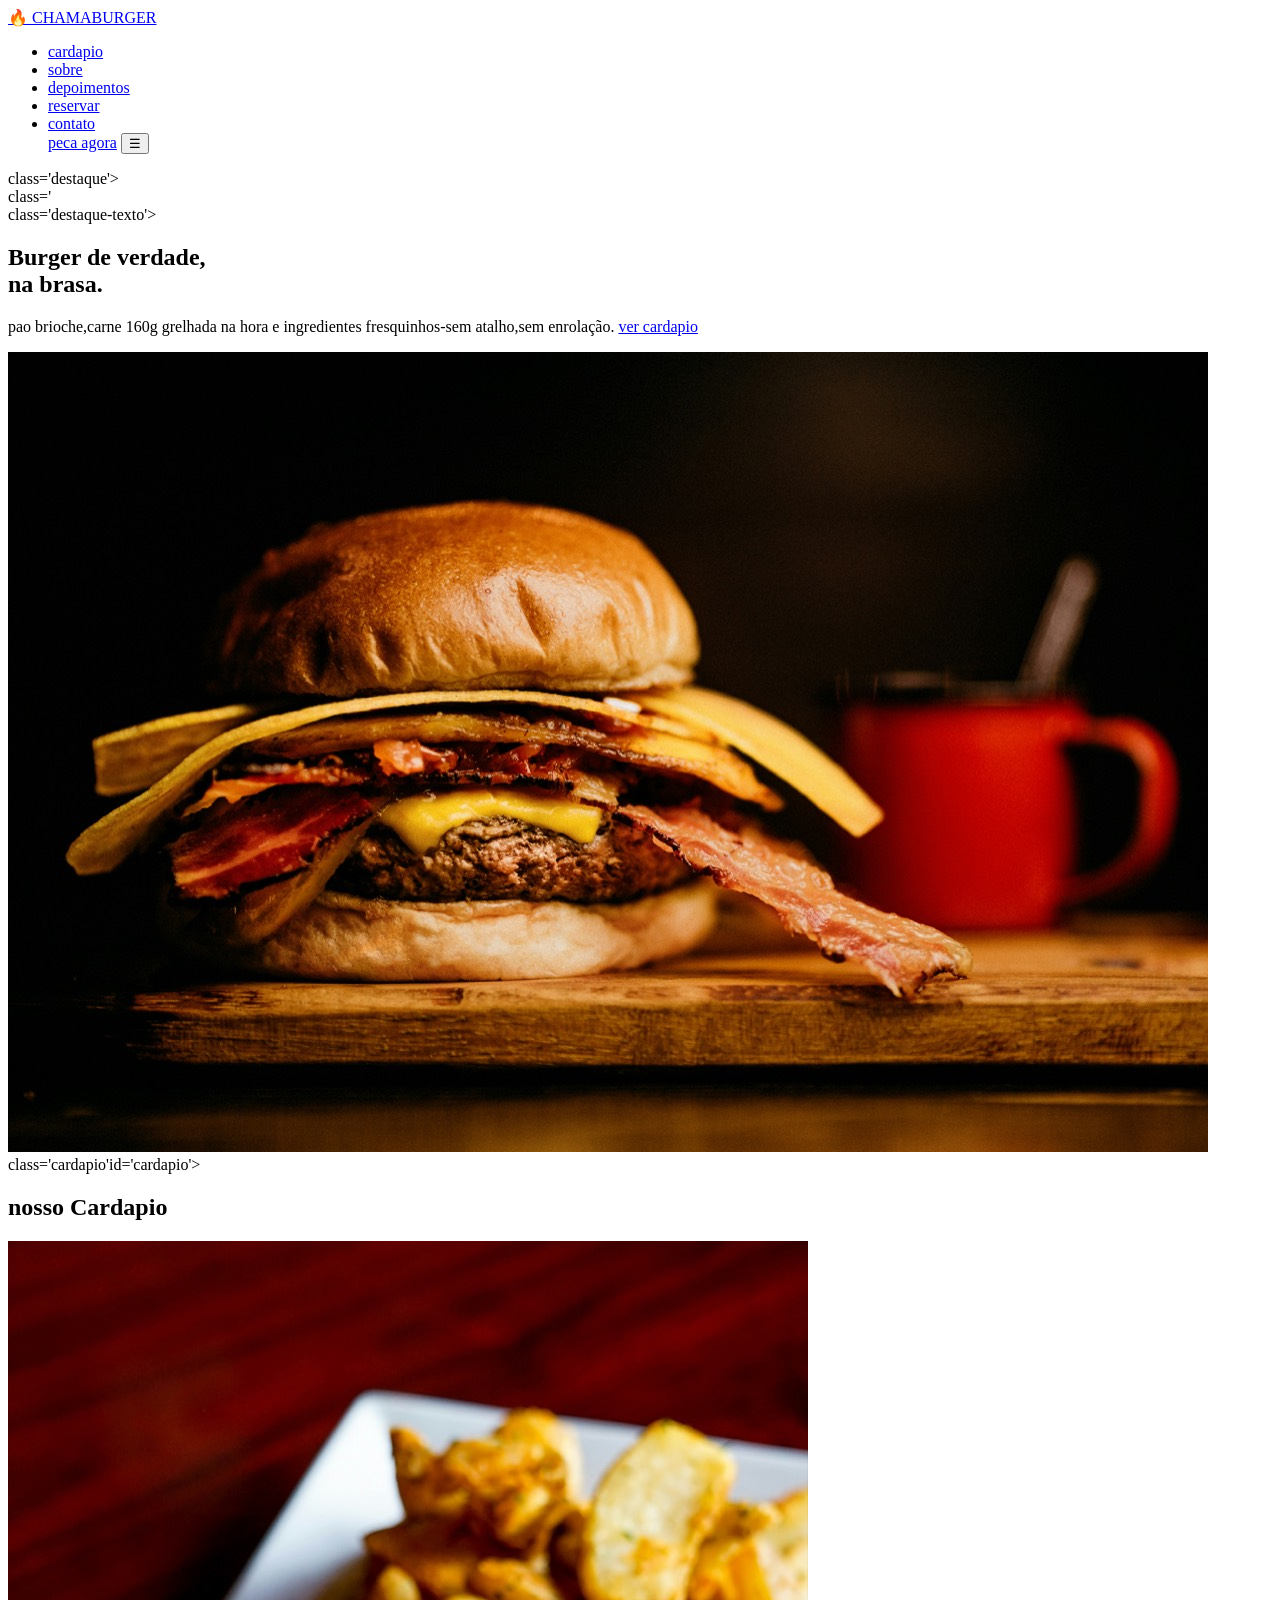
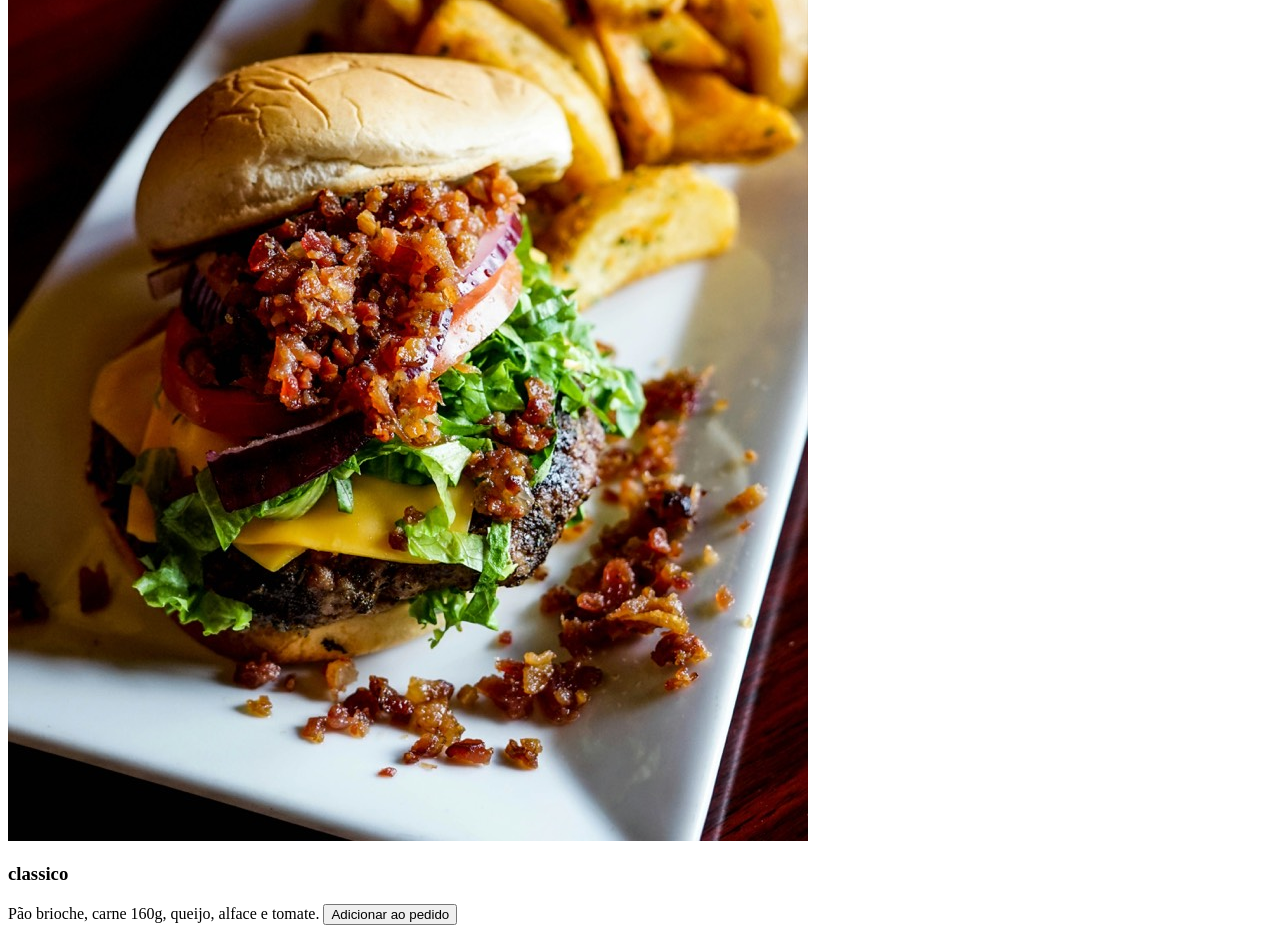
==== chama burger/index.html @ a6e6c959 "chamaburger" ====
<!DOCTYPE html>
<html lang="pt-BR">
<head>
    <meta charset="UTF-8">
    <meta name="viewport" content="width=device-width, initial-scale=1.0">
    <title>chamaburger</title>
</head>
<body>
    <header class="cabecalho-site>">
        <nav class="barra-navegacao">
            <a href="#"class='logo'>🔥 CHAMABURGER</a>
            
            <ul class="menu-links"id=menuLinks >
            
              <li><a href="#cardapio">cardapio</a></li>
              <li><a href="#cardapio">sobre</a></li>
              <li><a href="#cardapio">depoimentos</a></li>
              <li><a href="#cardapio">reservar</a></li>
              <li><a href="#cardapio">contato</a></li>
            
              <a href="#pedir"class='botao botao nav'>peca agora</a>
<button class="" id="menuAbrir"aria-label=Abrir menu>☰</button>









        </nav>
    </header>
</html>

<main>
                <section> class='destaque'>
                <div>class='<destaque-conteudo>
                <div>class='destaque-texto'>
                    <h1>Burger de verdade,<br>na brasa.</h1>
                    <p>pao brioche,carne 160g grelhada na hora e ingredientes fresquinhos-sem atalho,sem enrolação.
                        <a href="#cardapio"class= 'botao botao-primario'>ver cardapio</a>
                        <div>
                        <div class="destaque-primario"></div>
                        <img src="assets/images/destaque-burger.jpg" alt="">
                        <div>

                        </div>
                        <section>

                        </section>class='cardapio'id='cardapio'>
                        <h2>nosso Cardapio</h2>
                        <div class="cardapio-itens"></div>
                        <article class="cardapio-iten-imagem"></article>
                        <img src="assets/images/burger-classico.jpg" alt="">
                        <div>
                            <h3>classico</h3>
                    </p>Pão brioche, carne 160g, queijo, alface e tomate.
                    <span class="preco"R$ 24,90></span>
                    <button class="adicionar-carrinho"data-name="classico" data-preco="24.90">Adicionar ao pedido</button>
                    <article>
                    
</main>
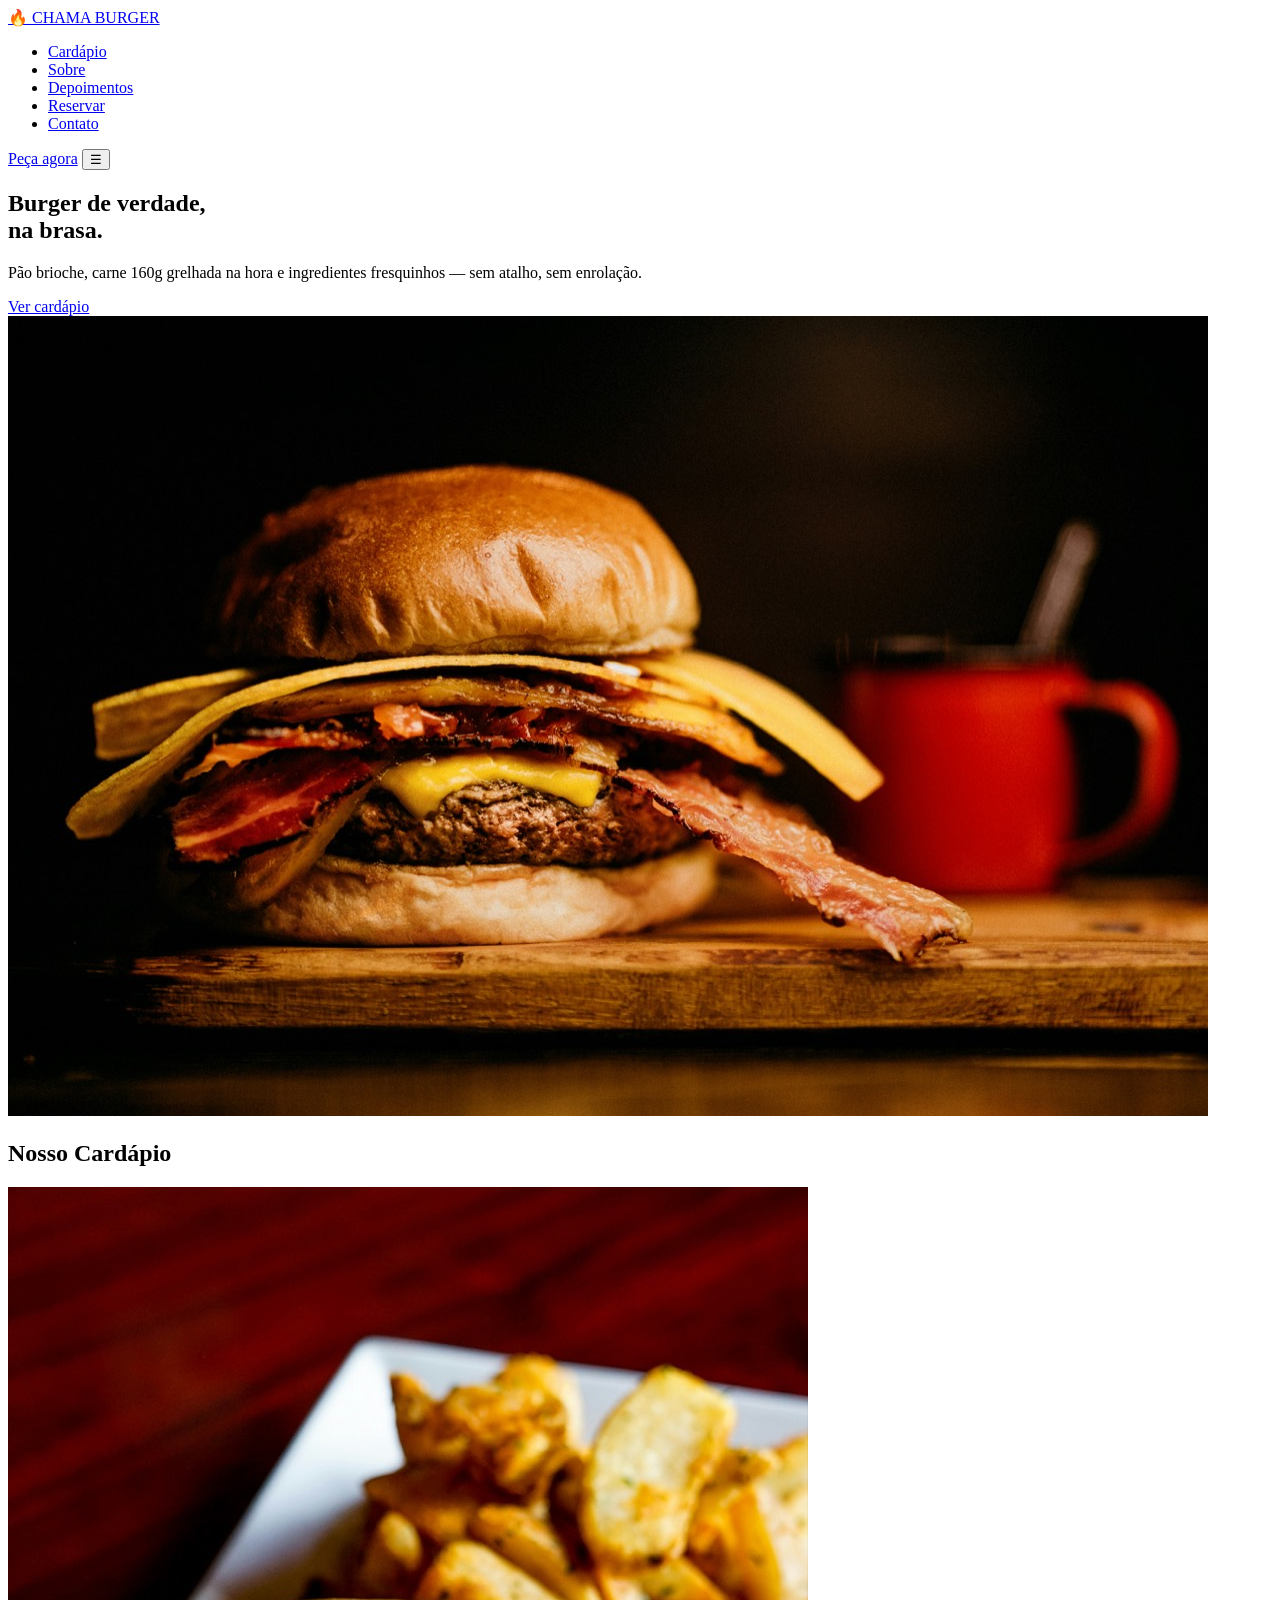
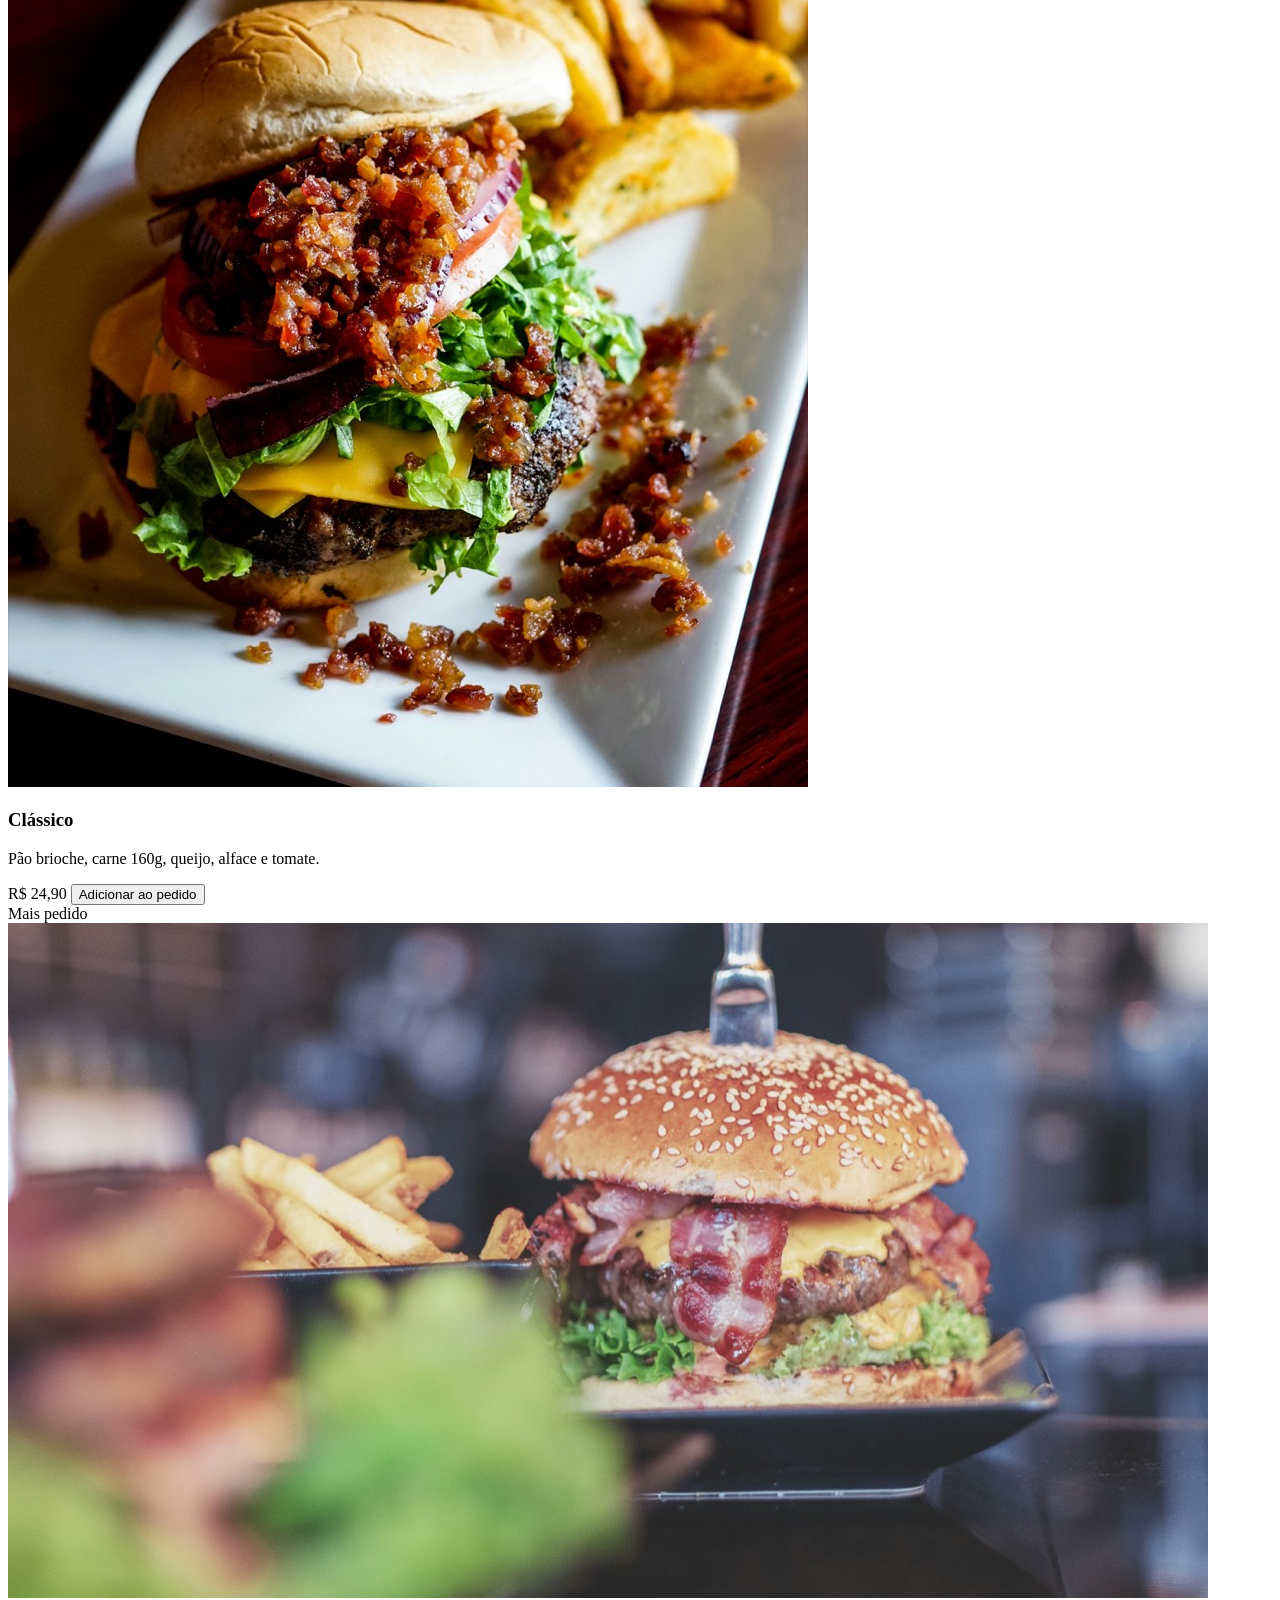
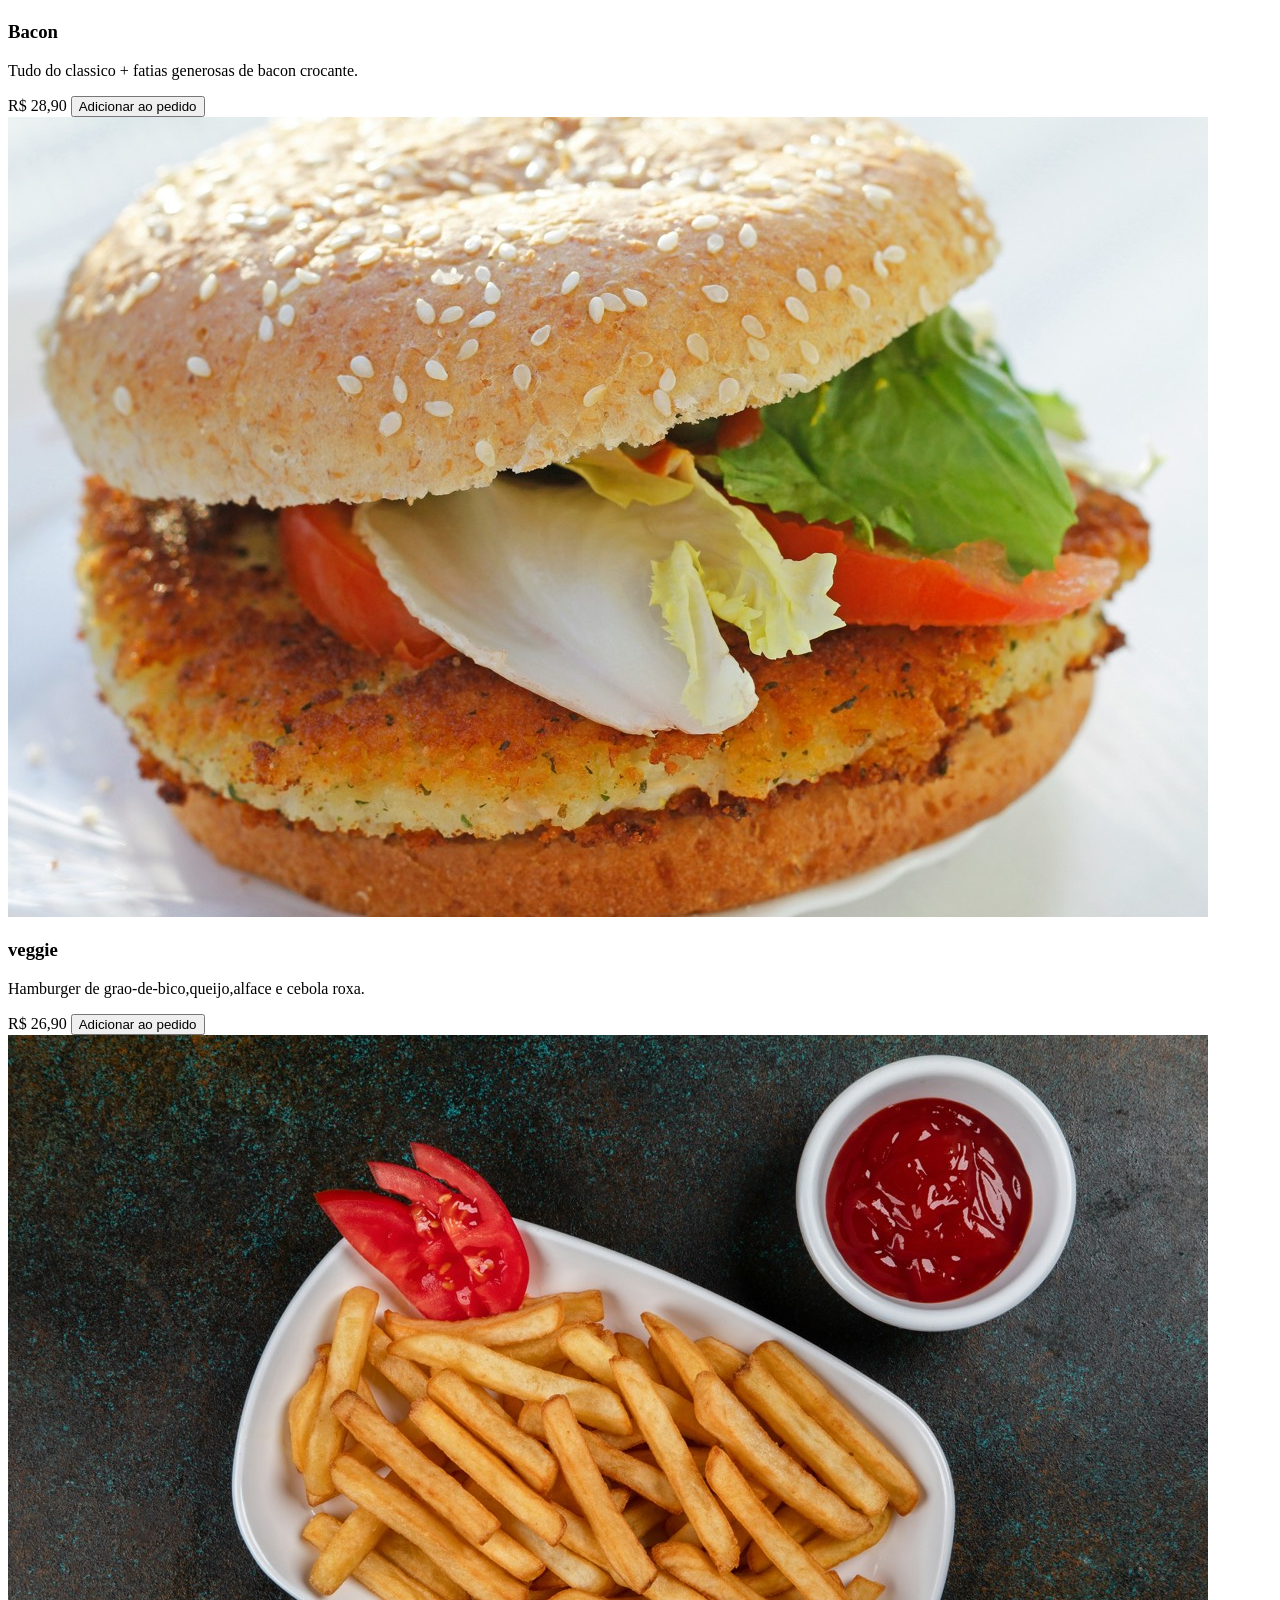
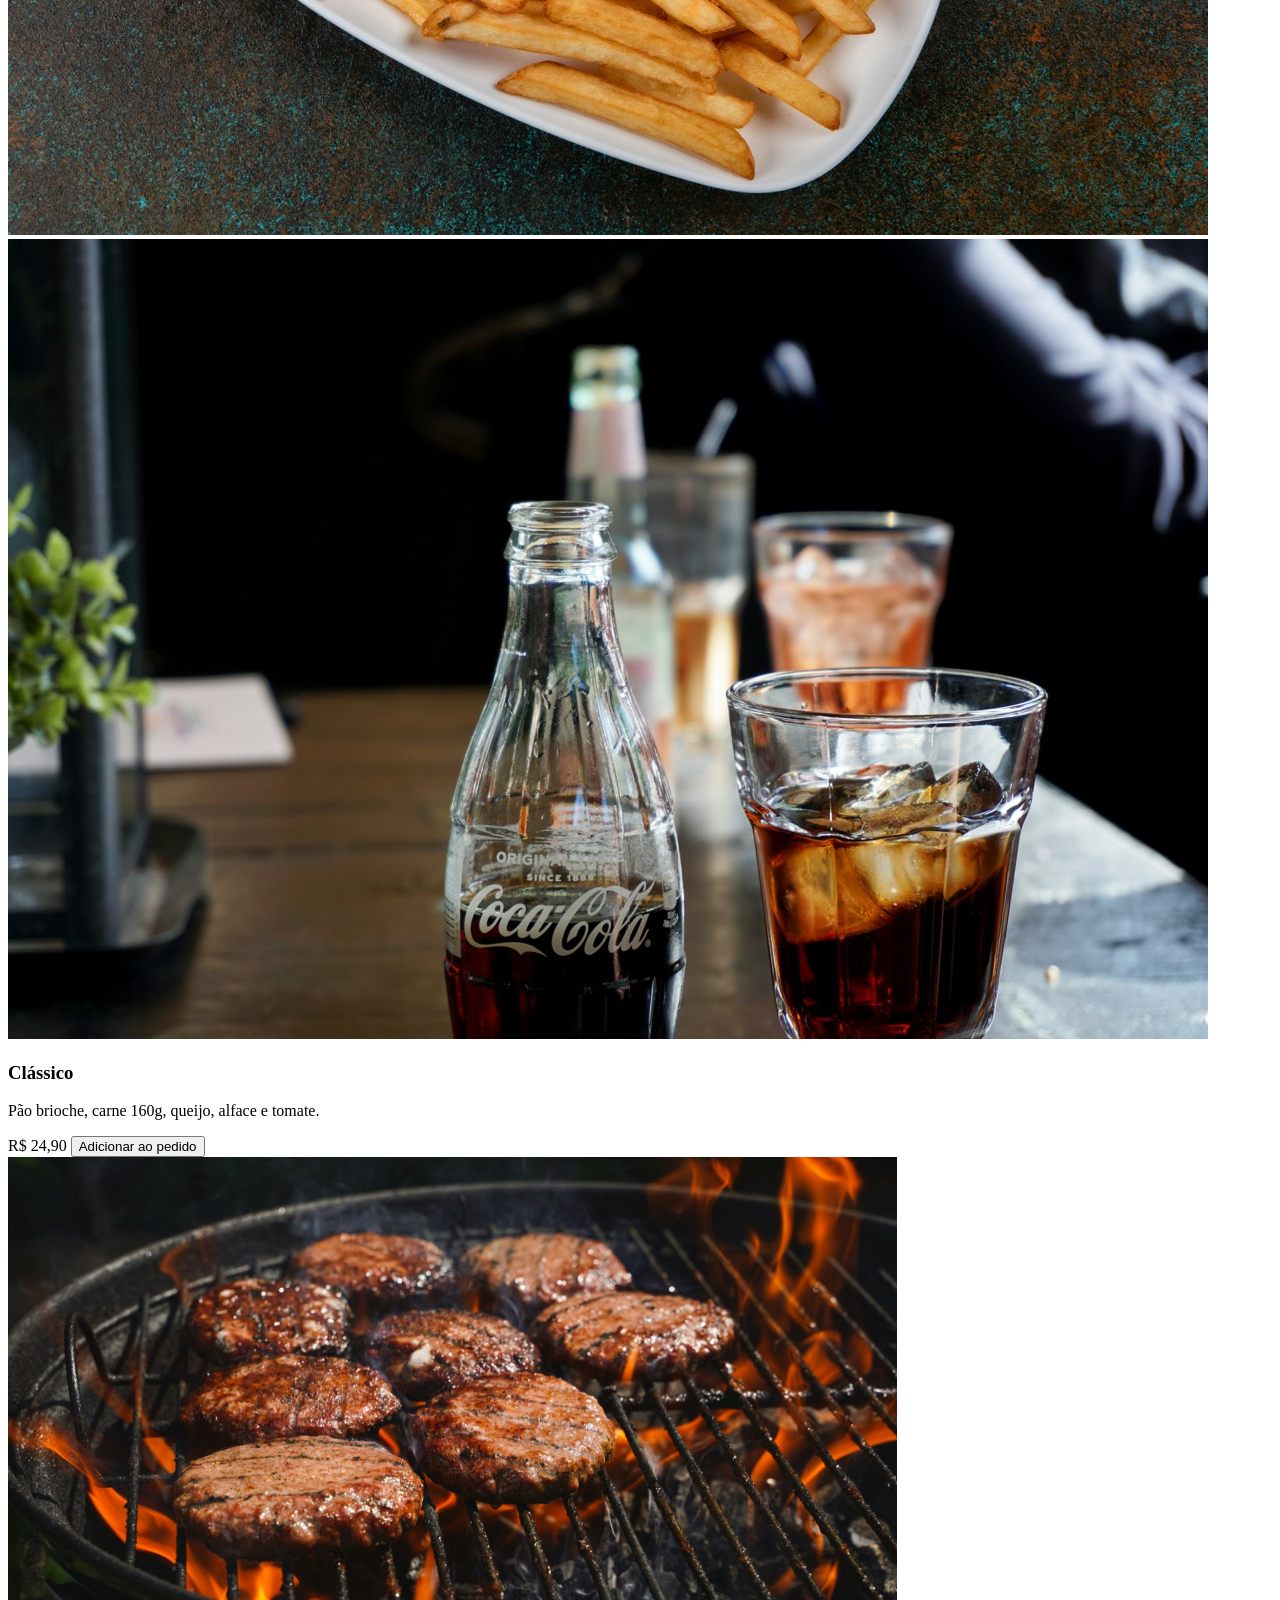
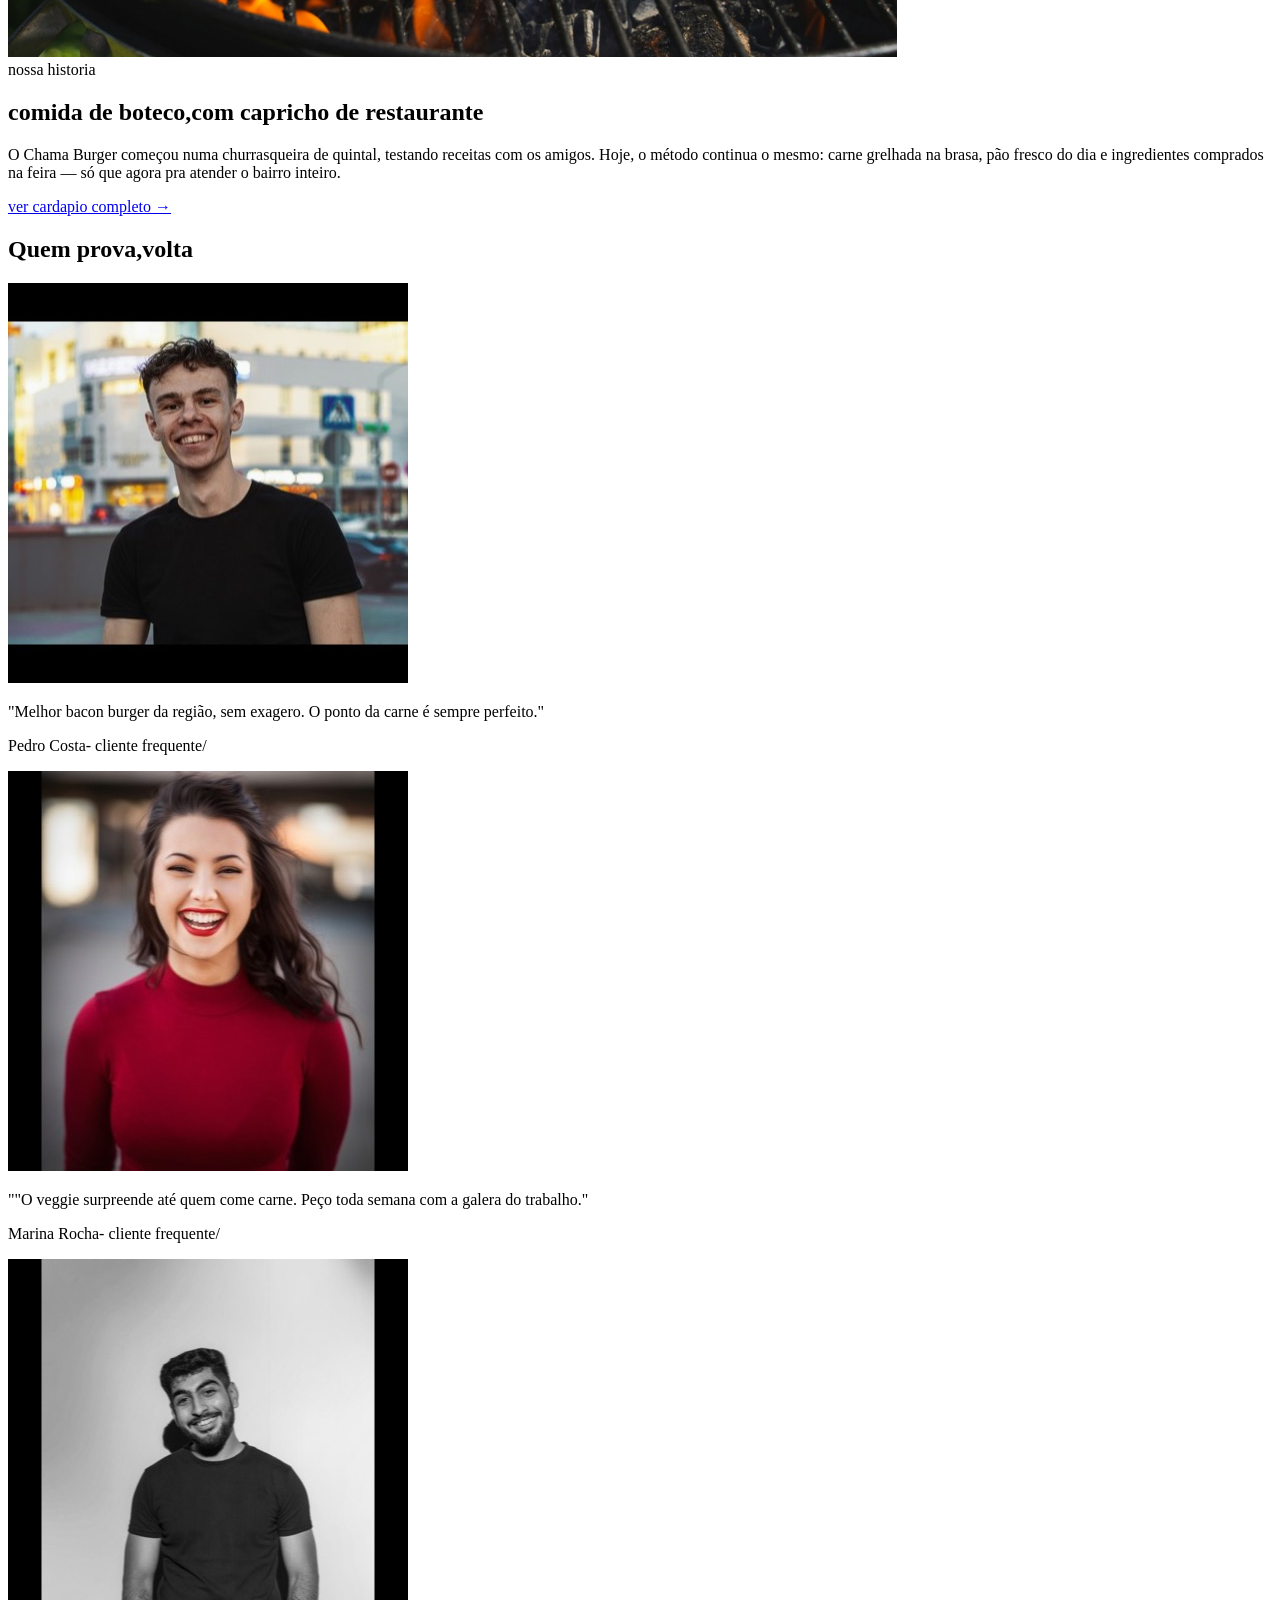
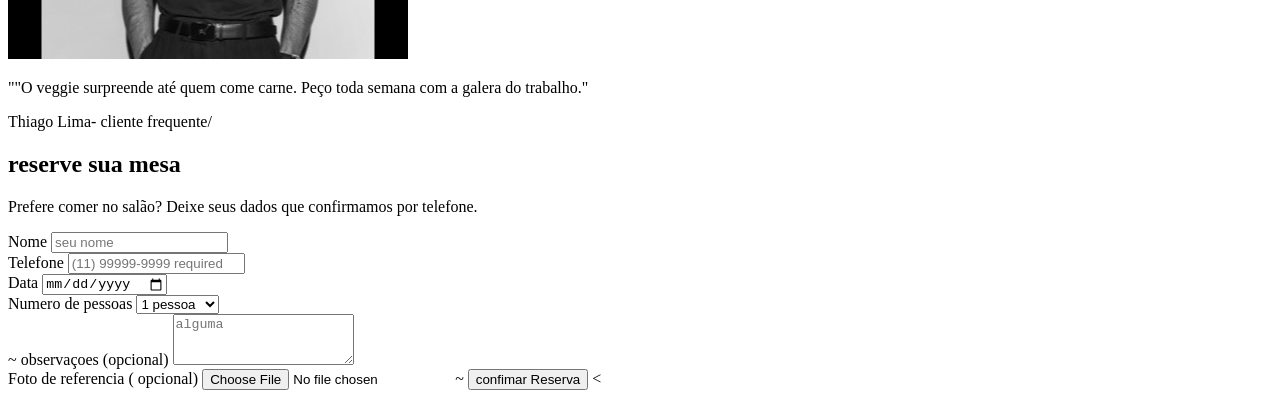
==== commit 96fadafc: "chamaBurger aula 2" ====
--- a/chama burger/index.html
+++ b/chama burger/index.html
@@ -1,63 +1,212 @@
 <!DOCTYPE html>
 <html lang="pt-BR">
+
 <head>
     <meta charset="UTF-8">
     <meta name="viewport" content="width=device-width, initial-scale=1.0">
-    <title>chamaburger</title>
+    <title>ChamaBurger</title>
 </head>
+
 <body>
-    <header class="cabecalho-site>">
+    <header class="cabecalho-site">
+
         <nav class="barra-navegacao">
-            <a href="#"class='logo'>🔥 CHAMABURGER</a>
-            
-            <ul class="menu-links"id=menuLinks >
-            
-              <li><a href="#cardapio">cardapio</a></li>
-              <li><a href="#cardapio">sobre</a></li>
-              <li><a href="#cardapio">depoimentos</a></li>
-              <li><a href="#cardapio">reservar</a></li>
-              <li><a href="#cardapio">contato</a></li>
-            
-              <a href="#pedir"class='botao botao nav'>peca agora</a>
-<button class="" id="menuAbrir"aria-label=Abrir menu>☰</button>
-
-
-
-
-
-
-
-
-
+            <a href="#" class="logo">🔥 CHAMA BURGER</a>
+
+            <ul class="menu-links" id="menuLinks">
+                <li><a href="#cardapio">Cardápio</a></li>
+                <li><a href="#sobre">Sobre</a></li>
+                <li><a href="#depoimentos">Depoimentos</a></li>
+                <li><a href="#reserva">Reservar</a></li>
+                <li><a href="#contato">Contato</a></li>
+            </ul>
+            <a href="#pedir" class="botao botao-nav">Peça agora</a>
+            <button class="menu-abrir" id="menuAbrir" aria-label="Abrir menu">☰</button>
         </nav>
     </header>
-</html>
-
-<main>
-                <section> class='destaque'>
-                <div>class='<destaque-conteudo>
-                <div>class='destaque-texto'>
+
+    <main>
+        <section class="destaque">
+            <div class="destaque-conteudo">
+                <div class="destaque-texto">
                     <h1>Burger de verdade,<br>na brasa.</h1>
-                    <p>pao brioche,carne 160g grelhada na hora e ingredientes fresquinhos-sem atalho,sem enrolação.
-                        <a href="#cardapio"class= 'botao botao-primario'>ver cardapio</a>
-                        <div>
-                        <div class="destaque-primario"></div>
-                        <img src="assets/images/destaque-burger.jpg" alt="">
-                        <div>
-
-                        </div>
-                        <section>
-
-                        </section>class='cardapio'id='cardapio'>
-                        <h2>nosso Cardapio</h2>
-                        <div class="cardapio-itens"></div>
-                        <article class="cardapio-iten-imagem"></article>
-                        <img src="assets/images/burger-classico.jpg" alt="">
-                        <div>
-                            <h3>classico</h3>
-                    </p>Pão brioche, carne 160g, queijo, alface e tomate.
-                    <span class="preco"R$ 24,90></span>
-                    <button class="adicionar-carrinho"data-name="classico" data-preco="24.90">Adicionar ao pedido</button>
-                    <article>
+                    <p>Pão brioche, carne 160g grelhada na hora e ingredientes fresquinhos — sem atalho, sem enrolação.
+                    </p>
+                    <a href="#cardapio" class="botao botao-primario">Ver cardápio</a>
+                </div>
+                <div class="destaque-imagem">
+                    <img src="assets/images/destaque-burger.jpg"
+                        alt="Hambúrguer artesanal com bacon, queijo e pão brioche, grelhado na brasa">
+                </div>
+            </div>
+        </section>
+
+        <section class="cardapio" id="cardapio">
+            <h2>Nosso Cardápio</h2>
+            <div class="cardapio-itens">
+
+                <article class="cardapio-item">
+                    <div class="cardapio-item-imagem">
+                        <img src="assets/images/burger-classico.jpg"
+                            alt="Foto do burger Clássico: pão brioche, carne e queijo">
+                    </div>
+                    <h3>Clássico</h3>
+                    <p>Pão brioche, carne 160g, queijo, alface e tomate.</p>
+                    <span class="preco">R$ 24,90</span>
+                    <button class="adicionar-carrinho" data-name="Clássico" data-preco="24.90">Adicionar ao
+                        pedido</button>
+                </article>
+
+                <article class="cardapio-item">
+                    <span class="selo">Mais pedido</span>
+                    <div class="cardapio-item-imagem">
+                        <img src="assets/images/burger-bacon.jpg" alt="Foto do burger Bacon com fatias crocantes">
+                    </div>
+                    <h3>Bacon</h3>
+                    <p>Tudo do classico + fatias generosas de bacon crocante.</p>
+                    <span class="preco">R$ 28,90</span>
+                    <button class="adicionar-carrinho" data-name="bacon" data-preco="28.90">Adicionar ao
+                        pedido</button>
+                </article>
+
+                <article class="cardapio-item">
+                    <div class="cardapio-item-imagem">
+                        <img src="assets/images/burger-veggie.jpg"
+                            alt="Foto do burger Clássico: pão brioche, carne e queijo">
+                    </div>
+                    <h3>veggie</h3>
+                    <p>Hamburger de grao-de-bico,queijo,alface e cebola roxa.</p>
+                    <span class="preco">R$ 26,90</span>
+                    <button class="adicionar-carrinho" data-name="Veggie" data-preco="26.90">Adicionar ao
+                        pedido</button>
+                </article>
+
+                <article class="cardapio-item">
+                    <div class="cardapio-item-imagem cardapio-item-imagem-combo">
+                        <img src="assets/images/fritas.jpg"
+                            alt="porção de fritas crocantes">
+                        <img src="assets/images/bebida.jpg" alt="Refrigerante gelado com gelo">
+                    </div>
+                    <h3>Clássico</h3>
+                    <p>Pão brioche, carne 160g, queijo, alface e tomate.</p>
+                    <span class="preco">R$ 24,90</span>
+                    <button class="adicionar-carrinho" data-name="Clássico" data-preco="24.90">Adicionar ao
+                        pedido</button>
+                </article>
+            <div>
+<section>
+    
+
+
+
+        <!--sobre-->
+        </section class="sobre"id="sobre">
+        <div class="sobre-iamgem">
+            <img src="assets/images/sobre-burger.jpg" alt=""width=""height= "500">
+        </div>
+
+
+        <div class="sobre-texto">
+            <span class="secao-rotulo">nossa historia</span>
+            <h2>comida de boteco,com capricho de restaurante</h2>
+            <p>O Chama Burger começou numa churrasqueira de quintal, testando receitas com os
+         amigos. Hoje, o método continua o mesmo: carne grelhada na brasa, pão fresco
+         do dia e ingredientes comprados na feira — só que agora pra atender o bairro
+         inteiro. 
+         <p>
+            <a href="#cardapio" class="link-seta">ver cardapio completo →</a>
+            <div></div>
+            <section>
+                <!--DEPOIMENTOS-->
+                <SEction Class = "depoimentos" id="depoimentos">
+                    <h2>Quem prova,volta</h2>
+                    <div class="depoimentos-lista">
+                        <article class="depoimento">
+                            <img src="assets/images/avatar-pedro.jpg" alt="foto de Pedro Costa" class="avatar">
+                            <p class="citacao">"Melhor bacon burger da região, sem exagero. O ponto da carne é sempre perfeito."</p>
+                        <p class="autor">Pedro Costa<span>- cliente frequente/ <span></span>
+
+                        <article class="depoimento">
+                            <img src="assets/images/avatar-marina.jpg" alt="foto de Marina Rocha" class="avatar">
+                            <p class="citacao">""O veggie surpreende até quem come carne. Peço toda semana com a galera do trabalho."<span>
+
+                        <p class="autor"> Marina Rocha<span>- cliente frequente/ <span></p>
+
+                        <article class="depoimento">
+                            <img src="assets/images/avatar-thiago.jpg" alt="foto de Thiago Lima" class="avatar">
+                            <p class="citacao">""O veggie surpreende até quem come carne. Peço toda semana com a galera do trabalho."<p>
+
+                        <p class="autor">Thiago Lima<span>- cliente frequente/ <span></p>
+                            <article> 
+                                <div>
+                               <section>
+
+                                <!--reserva-->
+                                <section class="reserva" id="reserva">
+                                    <h2>reserve sua mesa</h2>
+                                    <p>Prefere comer no salão? Deixe seus dados que confirmamos por telefone.</p>
+
+                                    <form class="reservaFormulario"></form>
+
+                                    <div class="linha-formulario">
+                                        <label for="nome">Nome</label>
+                                        <input type="text"id ="nome" name="nome" placeholder="seu nome" required>
+                                        <div>
+
+                                        </div class="linha-formulario">
+                                        <label for="telefone">Telefone</label>
+                                        <input type="tel" id="telefone"name="telefone" placeholder="(11) 99999-9999 required">
+                                        <div>
+
+                                        </div class="linha-formulario">
+                                        <label for="data">Data</label>
+                                        <input type="date" id="data" name="data required">
+                                        <div>
+
+                                        </div class="linha-formulario">
+                                        <label for="pessoas">Numero de pessoas</label>
+                                        <select name="pessoa" id="pessoas">
+                                            <option value="1">1 pessoa</option>
+                                            <option value="2">2 pessoas</option>
+                                            <option value="3">3 pessoas</option>
+                                            <option value="4">4 pessoas</option>
+                                            <option value="5+">5 ou mais</option>
+                                            <select>
+                                        <div>
+
+                                        </div class=linha-formulario linha-formulario-completa>~
+                                        <label for="mensagem">observaçoes (opcional)</label>
+                                        <textarea name="mensagem" id="mensagem" rows="3"placeholder= alguma preferencia ou restriçao alimentar></textarea>
+                                        <div>
+
+                                        </div class=linha-formulario linha-formulario-completa>
+                                        <label for="foto">Foto de referencia ( opcional)</label>
+                                        <input type="file"id= foto name="foto"accept= image/*>~
+                                        
+                                        <img id="fotoprevia"class=foto-previa alt="prévia da imagem selecionada" hidden>
+                                        <button type="submit" class="botao  botao-primario formulario- enviar">confimar Reserva</button>
+                                            
+
+                                        
+
+
+                                    
+
+
+                                    
+
+
+
+
                     
-</main>+                    
+        
+                
+<
+
+    </main>
+
+
+</body>
+
+</html>
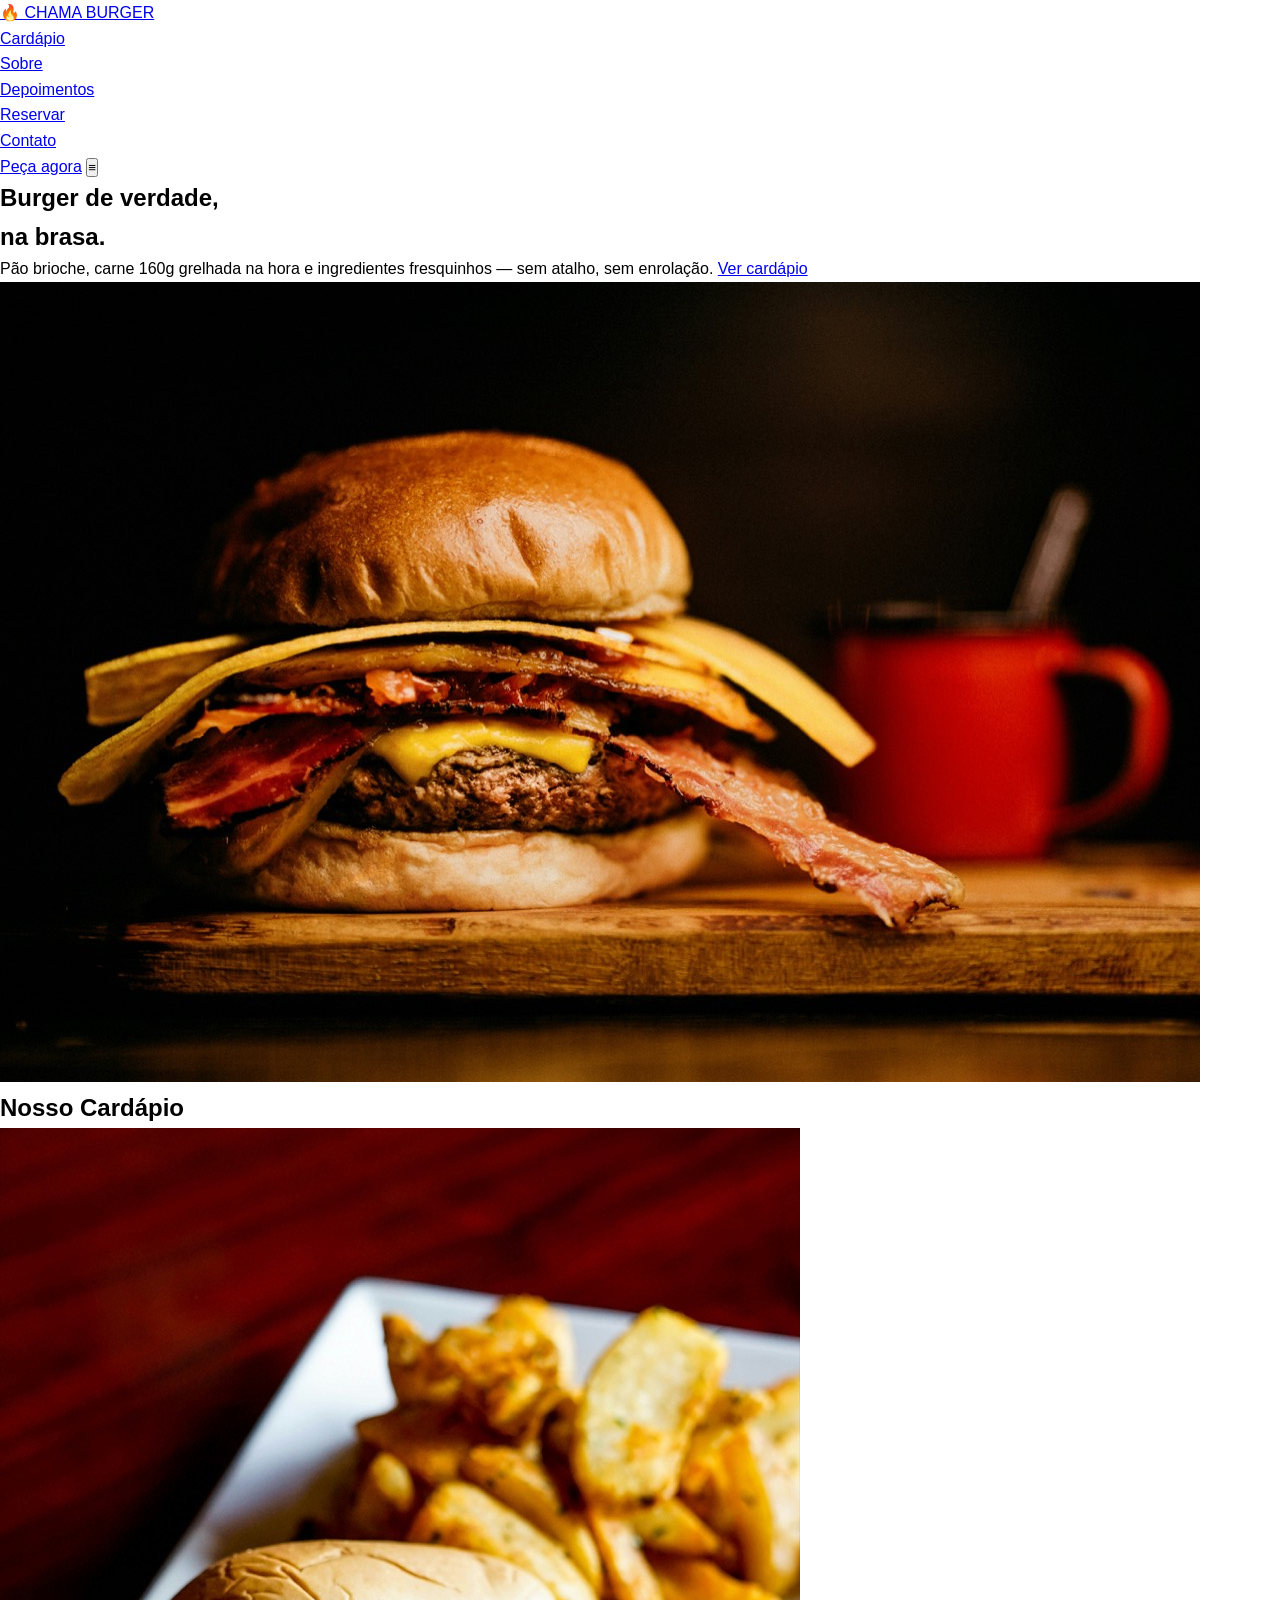
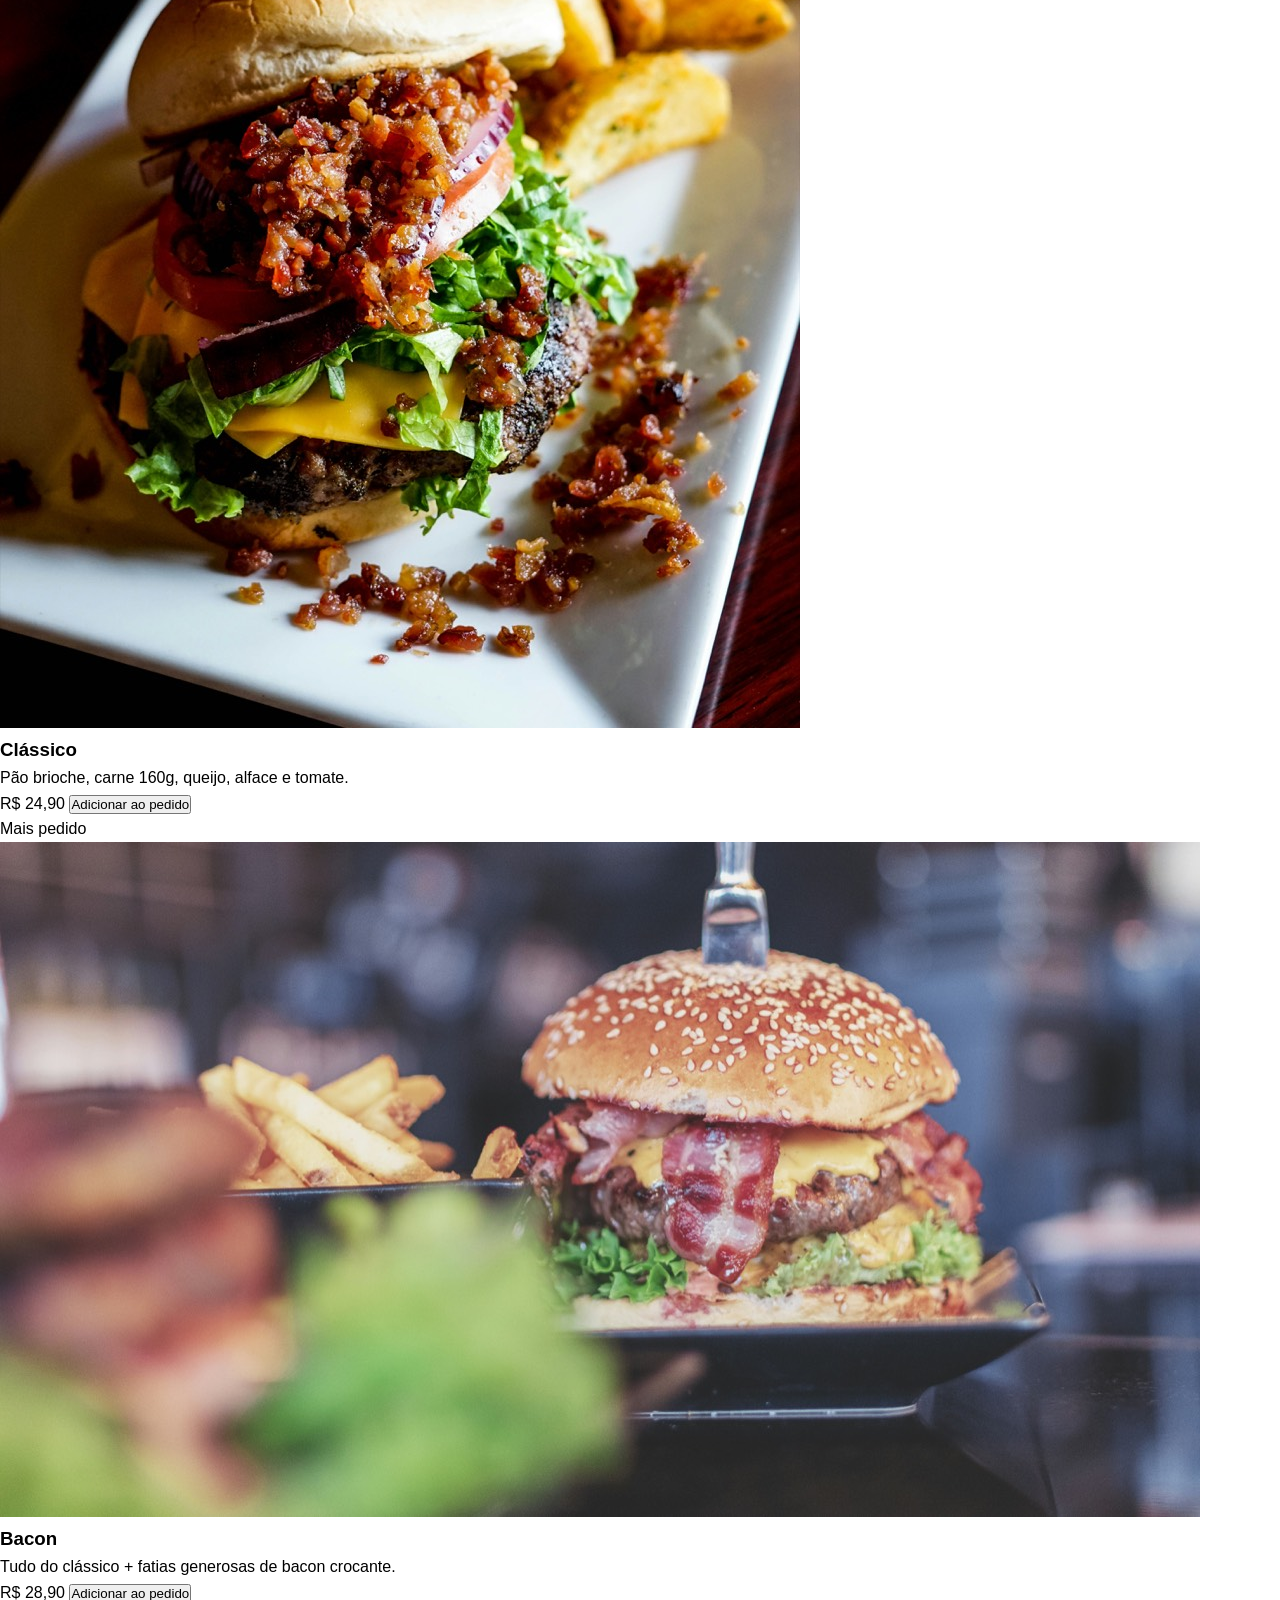
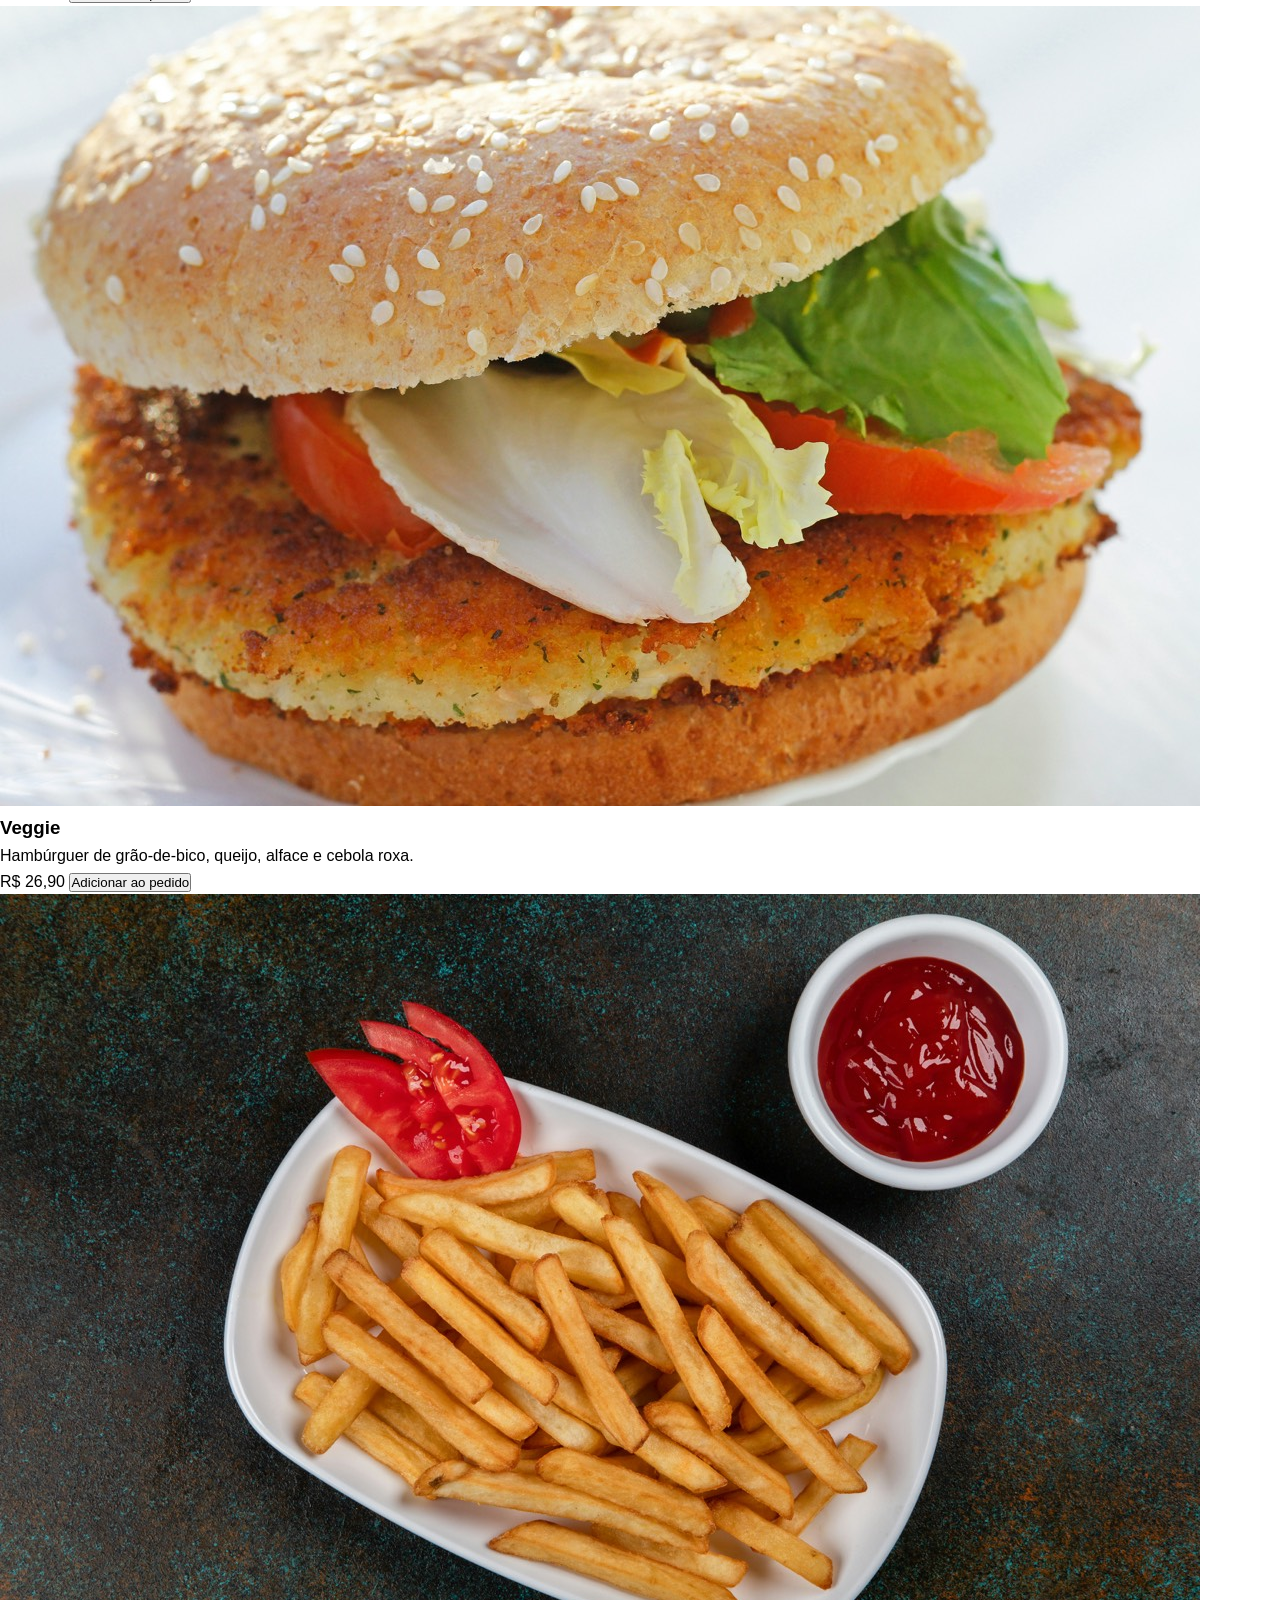
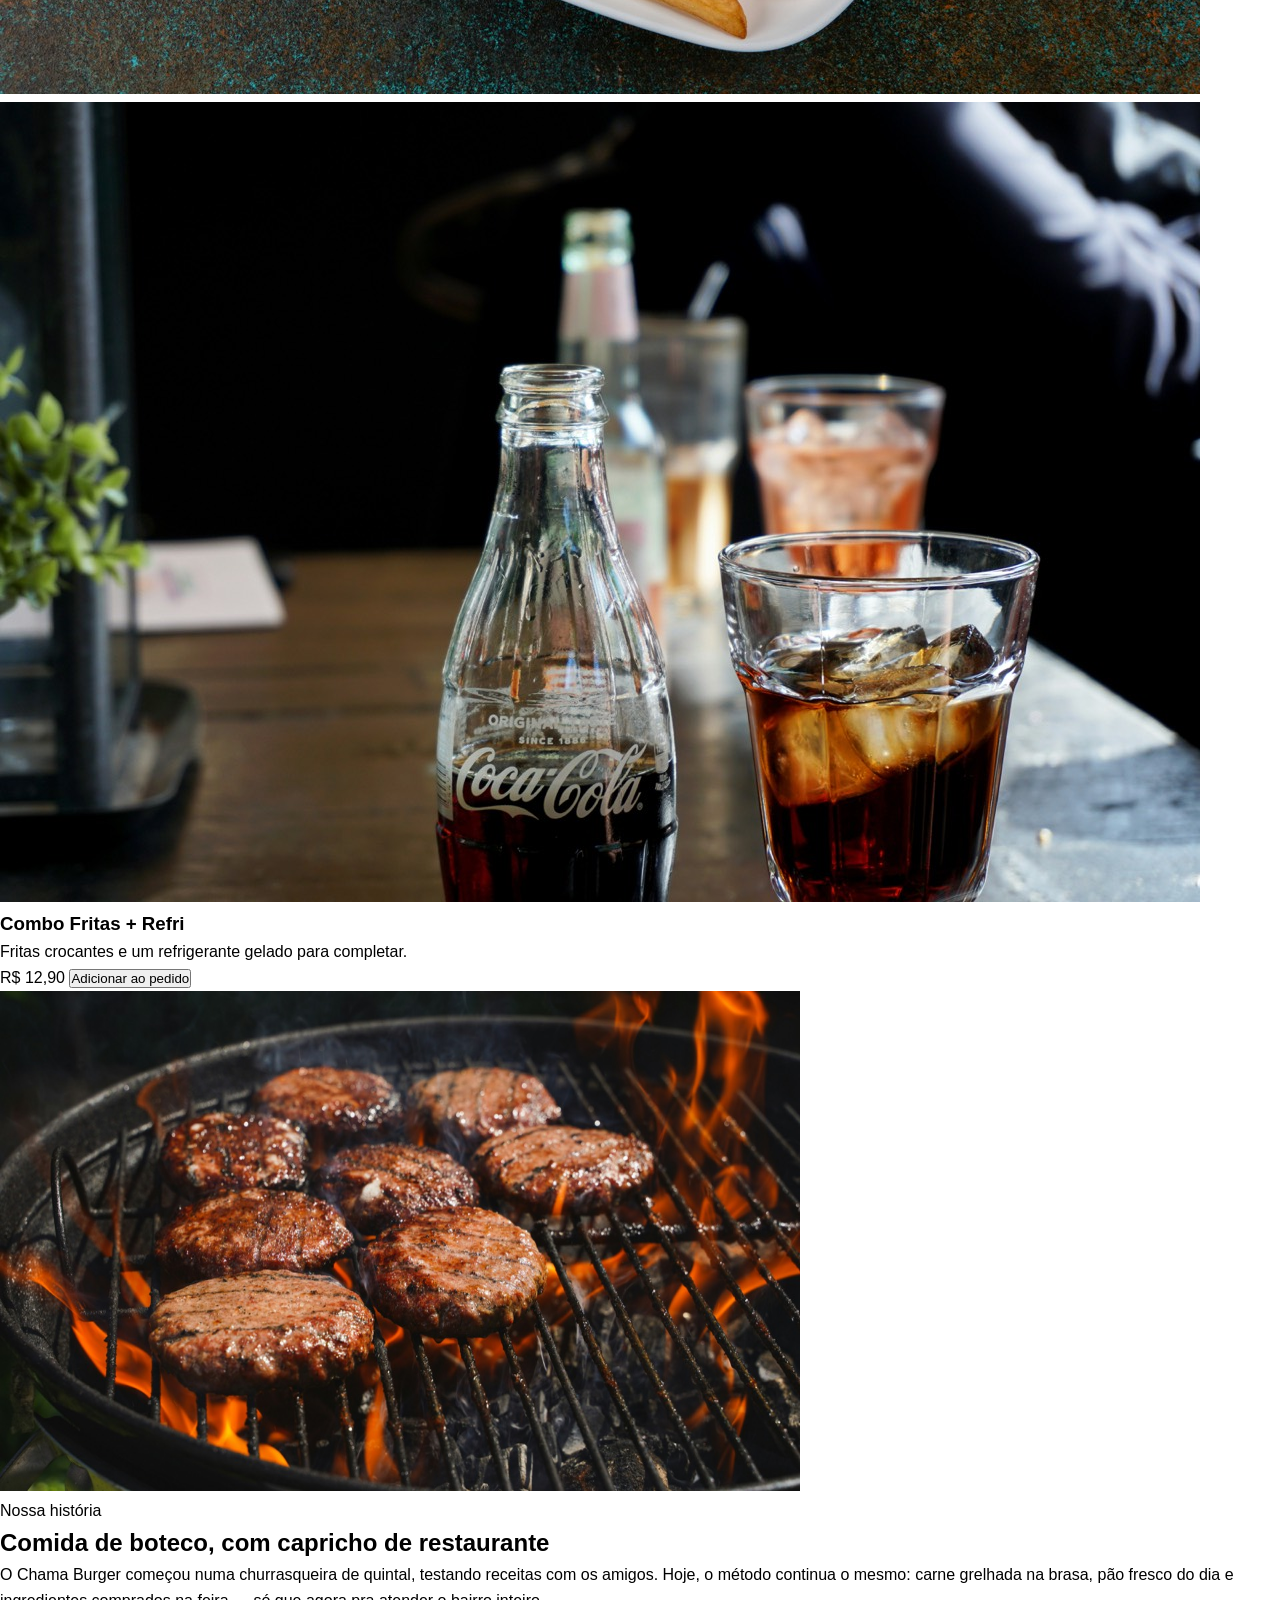
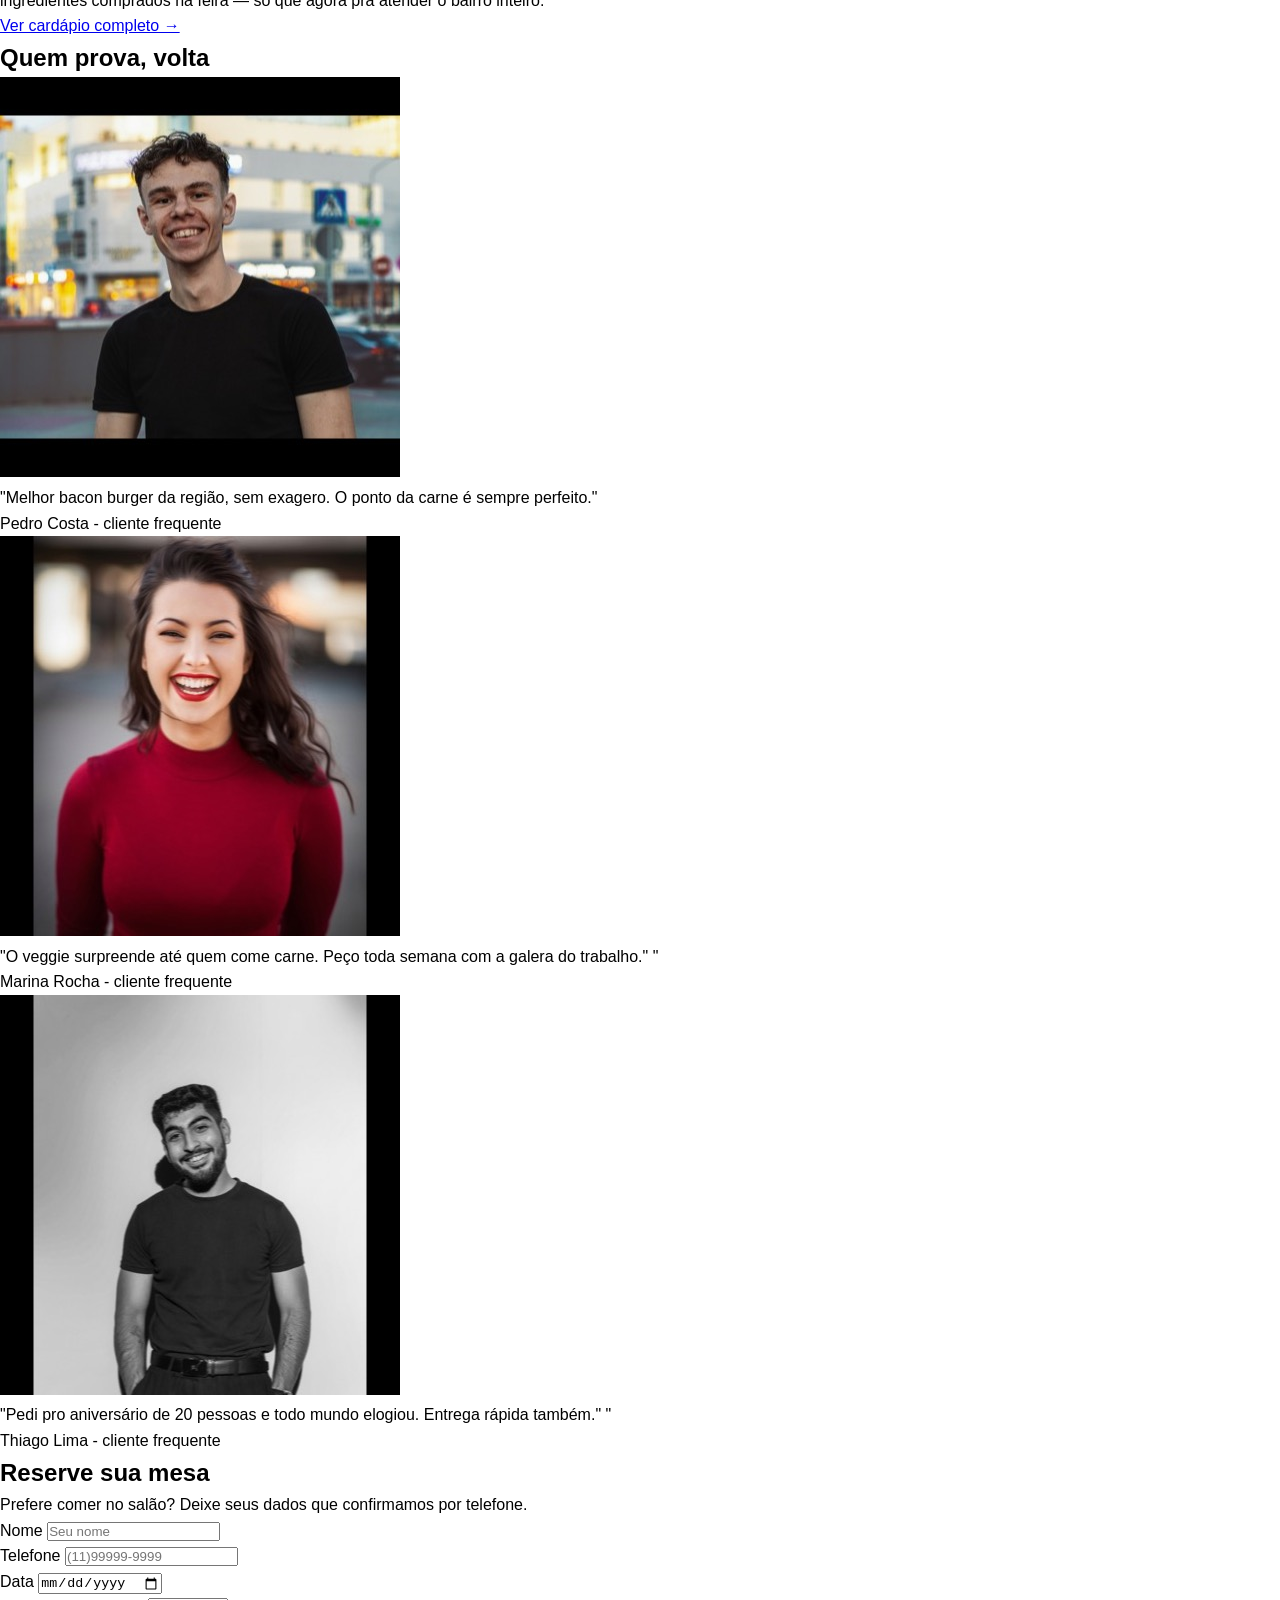
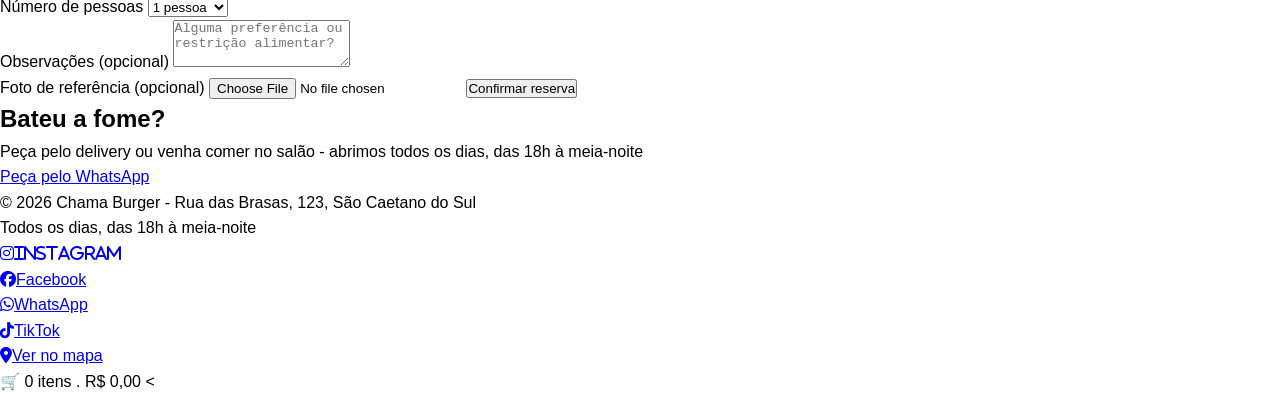
==== commit d80a6477: "aula css" ====
--- a/chama burger/index.html
+++ b/chama burger/index.html
@@ -5,12 +5,13 @@
     <meta charset="UTF-8">
     <meta name="viewport" content="width=device-width, initial-scale=1.0">
     <title>ChamaBurger</title>
+    <link rel="stylesheet" href="https://cdnjs.cloudflare.com/ajax/libs/font-awesome/6.5.2/css/all.min.css">
+    <link rel="stylesheet" href="style.css">
 </head>
 
 <body>
-    <header class="cabecalho-site">
-
-        <nav class="barra-navegacao">
+    <header class="cabeçalho-site">
+        <nav class="cabeçalho-site">
             <a href="#" class="logo">🔥 CHAMA BURGER</a>
 
             <ul class="menu-links" id="menuLinks">
@@ -21,8 +22,9 @@
                 <li><a href="#contato">Contato</a></li>
             </ul>
             <a href="#pedir" class="botao botao-nav">Peça agora</a>
-            <button class="menu-abrir" id="menuAbrir" aria-label="Abrir menu">☰</button>
+            <button class="menu-arir" id="menuAbrir" aria_label="Abrir menu">≡</button>
         </nav>
+
     </header>
 
     <main>
@@ -31,14 +33,15 @@
                 <div class="destaque-texto">
                     <h1>Burger de verdade,<br>na brasa.</h1>
                     <p>Pão brioche, carne 160g grelhada na hora e ingredientes fresquinhos — sem atalho, sem enrolação.
-                    </p>
-                    <a href="#cardapio" class="botao botao-primario">Ver cardápio</a>
+                        <a href="#cardapio" class="botao botao-primario">Ver cardápio</a>
+
                 </div>
                 <div class="destaque-imagem">
                     <img src="assets/images/destaque-burger.jpg"
                         alt="Hambúrguer artesanal com bacon, queijo e pão brioche, grelhado na brasa">
                 </div>
             </div>
+
         </section>
 
         <section class="cardapio" id="cardapio">
@@ -63,150 +66,193 @@
                         <img src="assets/images/burger-bacon.jpg" alt="Foto do burger Bacon com fatias crocantes">
                     </div>
                     <h3>Bacon</h3>
-                    <p>Tudo do classico + fatias generosas de bacon crocante.</p>
+                    <p>Tudo do clássico + fatias generosas de bacon crocante.</p>
                     <span class="preco">R$ 28,90</span>
-                    <button class="adicionar-carrinho" data-name="bacon" data-preco="28.90">Adicionar ao
+                    <button class="adicionar-carrinho" data-name="Clássico" data-preco="28.90">Adicionar ao
                         pedido</button>
                 </article>
 
                 <article class="cardapio-item">
                     <div class="cardapio-item-imagem">
-                        <img src="assets/images/burger-veggie.jpg"
-                            alt="Foto do burger Clássico: pão brioche, carne e queijo">
-                    </div>
-                    <h3>veggie</h3>
-                    <p>Hamburger de grao-de-bico,queijo,alface e cebola roxa.</p>
+                        <img src="assets/images/burger-veggie.jpg" alt="Foto do burger Veggie com grão-de-bico e salada">
+                    </div>
+                    <h3>Veggie</h3>
+                    <p>Hambúrguer de grão-de-bico, queijo, alface e cebola roxa.</p>
                     <span class="preco">R$ 26,90</span>
-                    <button class="adicionar-carrinho" data-name="Veggie" data-preco="26.90">Adicionar ao
+                    <button class="adicionar-carrinho" data-name="Clássico" data-preco="26.90">Adicionar ao
                         pedido</button>
                 </article>
 
                 <article class="cardapio-item">
                     <div class="cardapio-item-imagem cardapio-item-imagem-combo">
-                        <img src="assets/images/fritas.jpg"
-                            alt="porção de fritas crocantes">
+                        <img src="assets/images/fritas.jpg" alt="Porção de fritas crocantes">
                         <img src="assets/images/bebida.jpg" alt="Refrigerante gelado com gelo">
                     </div>
-                    <h3>Clássico</h3>
-                    <p>Pão brioche, carne 160g, queijo, alface e tomate.</p>
-                    <span class="preco">R$ 24,90</span>
-                    <button class="adicionar-carrinho" data-name="Clássico" data-preco="24.90">Adicionar ao
-                        pedido</button>
-                </article>
-            <div>
-<section>
-    
-
-
-
-        <!--sobre-->
-        </section class="sobre"id="sobre">
-        <div class="sobre-iamgem">
-            <img src="assets/images/sobre-burger.jpg" alt=""width=""height= "500">
+                    <h3>Combo Fritas + Refri</h3>
+                    <p>Fritas crocantes e um refrigerante gelado para completar.</p>
+                    <span class="preco">R$ 12,90</span>
+                    <button class="adicionar-carrinho" data-name="Combo Fritas + Refri" data-preco="12.90">Adicionar ao
+                        pedido</button>
+                </article>
+            </div>
+            <section>
+
+                <!--Sobre-->
+            </section class="sobre" id="sobre">
+            <div class="sobre-imagem">
+                <img src="assets/images/sobre-burger.jpg" alt="" width="800" height="500">
+            </div>
+
+            <div class="sobre-texto">
+                <span class="secao-rotulo">Nossa história</span>
+                <h2>Comida de boteco, com capricho de restaurante</h2>
+                <p>O Chama Burger começou numa churrasqueira de quintal, testando receitas com os
+                    amigos. Hoje, o método continua o mesmo: carne grelhada na brasa, pão fresco
+                    do dia e ingredientes comprados na feira — só que agora pra atender o bairro
+                    inteiro.
+                </p>
+                <a href="#cardapio" class="link-seta">Ver cardápio completo →</a>
+            </div>
+        </section>
+
+        <!-- DEPOIMENTOS -->
+        <section class="depoimentos" id="depoimentos">
+
+            <h2>Quem prova, volta</h2>
+            <div class="depoimentos-lista">
+
+                <article class="depoimento">
+                    <img src="assets/images/avatar-pedro.jpg" alt="Foto de Pedro Costa" class="avatar" class="citacao">
+                    <p>"Melhor bacon burger da região, sem exagero. O ponto da carne é sempre perfeito."</p>
+                    <p class="autor">Pedro Costa <span>- cliente frequente</span></p>
+                </article>
+
+                <article class="depoimento">
+                    <img src="assets/images/avatar-marina.jpg" alt="Foto de Marina" class="avatar" class="citacao">
+                    <p>"O veggie surpreende até quem come carne. Peço toda semana com a galera do trabalho."
+                        "</p>
+                    <p class="autor">Marina Rocha <span>- cliente frequente</span></p>
+                </article>
+
+                <article class="depoimento">
+                    <img src="assets/images/avatar-thiago.jpg" alt="Foto de Thiago Lima" class="avatar" class="citacao">
+                    <p>"Pedi pro aniversário de 20 pessoas e todo mundo elogiou. Entrega rápida também."
+                        "</p>
+                    <p class="autor">Thiago Lima <span>- cliente frequente</span></p>
+                </article>
+
+            </div>
+
+        </section>
+
+        <!-- Reserva -->
+        <section class="reserva" id="reserva">
+            <h2>Reserve sua mesa</h2>
+            <p>Prefere comer no salão? Deixe seus dados que confirmamos por telefone.
+            </p>
+
+            <form class="reserva-formulario" id="reservaFormulario">
+
+                <div class="linha-formulario?">
+                    <label for="nome">Nome</label>
+                    <input type="text" id="nome" name="nome" placeholder="Seu nome" required>
+                </div>
+
+                <div class="linha-formulario">
+                    <label for="telefone">Telefone</label>
+                    <input type="tel" id="telefone" name="telefone" placeholder="(11)99999-9999" required>
+                </div>
+
+                <div class="linha-formulario?">
+                    <label for="data">Data</label>
+                    <input type="date" id="data" name="data" required>
+                </div>
+
+                <div class="linha-formulario">
+                    <label for="pessoas">Número de pessoas</label>
+                    <select name="pessoas" id="pessoas">
+                        <option value="1">1 pessoa</option>
+                        <option value="2">2 pessoa</option>
+                        <option value="3">3 pessoa</option>
+                        <option value="4">4 pessoa</option>
+                        <option value="5+">5 ou mais</option>
+                    </select>
+                </div>
+
+                <div class="linha-formulario linha-formulario-completa">
+                    <label for="mensagem">Observações (opcional)</label>
+                    <textarea name="mensagem" id="mensagem" rows="3"
+                        placeholder="Alguma preferência ou restrição alimentar?"></textarea>
+                </div>
+
+                <div class="linha-formulario linha-formulario-completa">
+                    <label for="foto">Foto de referência (opcional)</label>
+                    <input type="file" id="foto" name="foto" accept="image/*">
+
+                    <img id="fotoPrevia" class="foto-previa" alt="Prévia da imagem selecionada" hidden>
+                    <button type="submit" class="botao botao-primario formulario-enviar">Confirmar reserva</button>
+                </div>
+
+            </form>
+
+            <div class="reserva-confirmacao" id="reservaConfirmada"></div>
+
+        </section>
+
+        <!--Final-->
+
+        <section class="chamada-final" id="pedir">
+            <h2>Bateu a fome?</h2>
+            <p>Peça pelo delivery ou venha comer no salão - abrimos todos os dias, das 18h à meia-noite</p>
+            <a href="#" class="botao botao-destaque">Peça pelo WhatsApp</a>
+        </section>
+    </main>
+
+    <footer class="rodape-site" id="contato">
+        <div class="rodape-info">
+            <p>&copy; 2026 Chama Burger - Rua das Brasas, 123, São Caetano do Sul</p>
+            <p class="radape-horario">Todos os dias, das 18h à meia-noite</p>
         </div>
 
-
-        <div class="sobre-texto">
-            <span class="secao-rotulo">nossa historia</span>
-            <h2>comida de boteco,com capricho de restaurante</h2>
-            <p>O Chama Burger começou numa churrasqueira de quintal, testando receitas com os
-         amigos. Hoje, o método continua o mesmo: carne grelhada na brasa, pão fresco
-         do dia e ingredientes comprados na feira — só que agora pra atender o bairro
-         inteiro. 
-         <p>
-            <a href="#cardapio" class="link-seta">ver cardapio completo →</a>
-            <div></div>
-            <section>
-                <!--DEPOIMENTOS-->
-                <SEction Class = "depoimentos" id="depoimentos">
-                    <h2>Quem prova,volta</h2>
-                    <div class="depoimentos-lista">
-                        <article class="depoimento">
-                            <img src="assets/images/avatar-pedro.jpg" alt="foto de Pedro Costa" class="avatar">
-                            <p class="citacao">"Melhor bacon burger da região, sem exagero. O ponto da carne é sempre perfeito."</p>
-                        <p class="autor">Pedro Costa<span>- cliente frequente/ <span></span>
-
-                        <article class="depoimento">
-                            <img src="assets/images/avatar-marina.jpg" alt="foto de Marina Rocha" class="avatar">
-                            <p class="citacao">""O veggie surpreende até quem come carne. Peço toda semana com a galera do trabalho."<span>
-
-                        <p class="autor"> Marina Rocha<span>- cliente frequente/ <span></p>
-
-                        <article class="depoimento">
-                            <img src="assets/images/avatar-thiago.jpg" alt="foto de Thiago Lima" class="avatar">
-                            <p class="citacao">""O veggie surpreende até quem come carne. Peço toda semana com a galera do trabalho."<p>
-
-                        <p class="autor">Thiago Lima<span>- cliente frequente/ <span></p>
-                            <article> 
-                                <div>
-                               <section>
-
-                                <!--reserva-->
-                                <section class="reserva" id="reserva">
-                                    <h2>reserve sua mesa</h2>
-                                    <p>Prefere comer no salão? Deixe seus dados que confirmamos por telefone.</p>
-
-                                    <form class="reservaFormulario"></form>
-
-                                    <div class="linha-formulario">
-                                        <label for="nome">Nome</label>
-                                        <input type="text"id ="nome" name="nome" placeholder="seu nome" required>
-                                        <div>
-
-                                        </div class="linha-formulario">
-                                        <label for="telefone">Telefone</label>
-                                        <input type="tel" id="telefone"name="telefone" placeholder="(11) 99999-9999 required">
-                                        <div>
-
-                                        </div class="linha-formulario">
-                                        <label for="data">Data</label>
-                                        <input type="date" id="data" name="data required">
-                                        <div>
-
-                                        </div class="linha-formulario">
-                                        <label for="pessoas">Numero de pessoas</label>
-                                        <select name="pessoa" id="pessoas">
-                                            <option value="1">1 pessoa</option>
-                                            <option value="2">2 pessoas</option>
-                                            <option value="3">3 pessoas</option>
-                                            <option value="4">4 pessoas</option>
-                                            <option value="5+">5 ou mais</option>
-                                            <select>
-                                        <div>
-
-                                        </div class=linha-formulario linha-formulario-completa>~
-                                        <label for="mensagem">observaçoes (opcional)</label>
-                                        <textarea name="mensagem" id="mensagem" rows="3"placeholder= alguma preferencia ou restriçao alimentar></textarea>
-                                        <div>
-
-                                        </div class=linha-formulario linha-formulario-completa>
-                                        <label for="foto">Foto de referencia ( opcional)</label>
-                                        <input type="file"id= foto name="foto"accept= image/*>~
-                                        
-                                        <img id="fotoprevia"class=foto-previa alt="prévia da imagem selecionada" hidden>
-                                        <button type="submit" class="botao  botao-primario formulario- enviar">confimar Reserva</button>
-                                            
-
-                                        
-
-
-                                    
-
-
-                                    
-
-
-
-
-                    
-                    
-        
-                
-<
-
-    </main>
-
+        <ul class="rodape-links">
+            <li><a href="#" aria-label="Instagram"><i class="fa-brands fa-instagram"><span>Instagram</span></i></a></li>
+            <li><a href="#" aria-label="Facebook"><i class="fa-brands fa-facebook"></i><span>Facebook</span></a></li>
+            <li><a href="#" aria-label="WhatsApp"><i class="fa-brands fa-whatsapp"></i><span>WhatsApp</span></a></li>
+            <li><a href="#" aria-label="TikTok"><i class="fa-brands fa-tiktok"></i><span>TikTok</span></a></li>
+            <li><a href="#" aria-label="Ver no mapa"><i class="fa-solid fa-location-dot"></i><span>Ver no
+                        mapa</span></a></li>
+        </ul>
+
+    </footer>
+
+    <div class="carrinho-resumo" id="carrinhoResumo">
+        <span class="carrinho-icone">🛒</span>
+        <span id="carrinhoContador">0</span> itens . <span id="carrinhototal">R$ 0,00 <span>
 
 </body>
 
+
+
+
+
+
+
+
+
+
+
+
+
+
+
+
+
+
+
+
+< </main>
+
+
+    </body>
+
 </html>
--- a/chama burger/style.css
+++ b/chama burger/style.css
@@ -0,0 +1,23 @@
+:root{
+     --color-primary: #e63946;
+     --color-primary-dark:#c1272d;
+     --color-accent:#f4a300;
+     --color-dark:#201a17;
+     --color-light:#fff7ed;
+     --color-gray:#6b7280;
+     --radius:14px;
+     --font-titulo:"Anthon",impact sans-serif;
+     --font-base: "Inter",  Roboto, Helvetica,Arial,sans-serif;
+}
+
+*{
+    margin: 0;
+    padding: 0;
+    box-sizing:border-box;
+}
+
+body{
+    font-family: var(--font-base);
+    --color: var(--color-dark);
+    line-height: 1.6;
+}
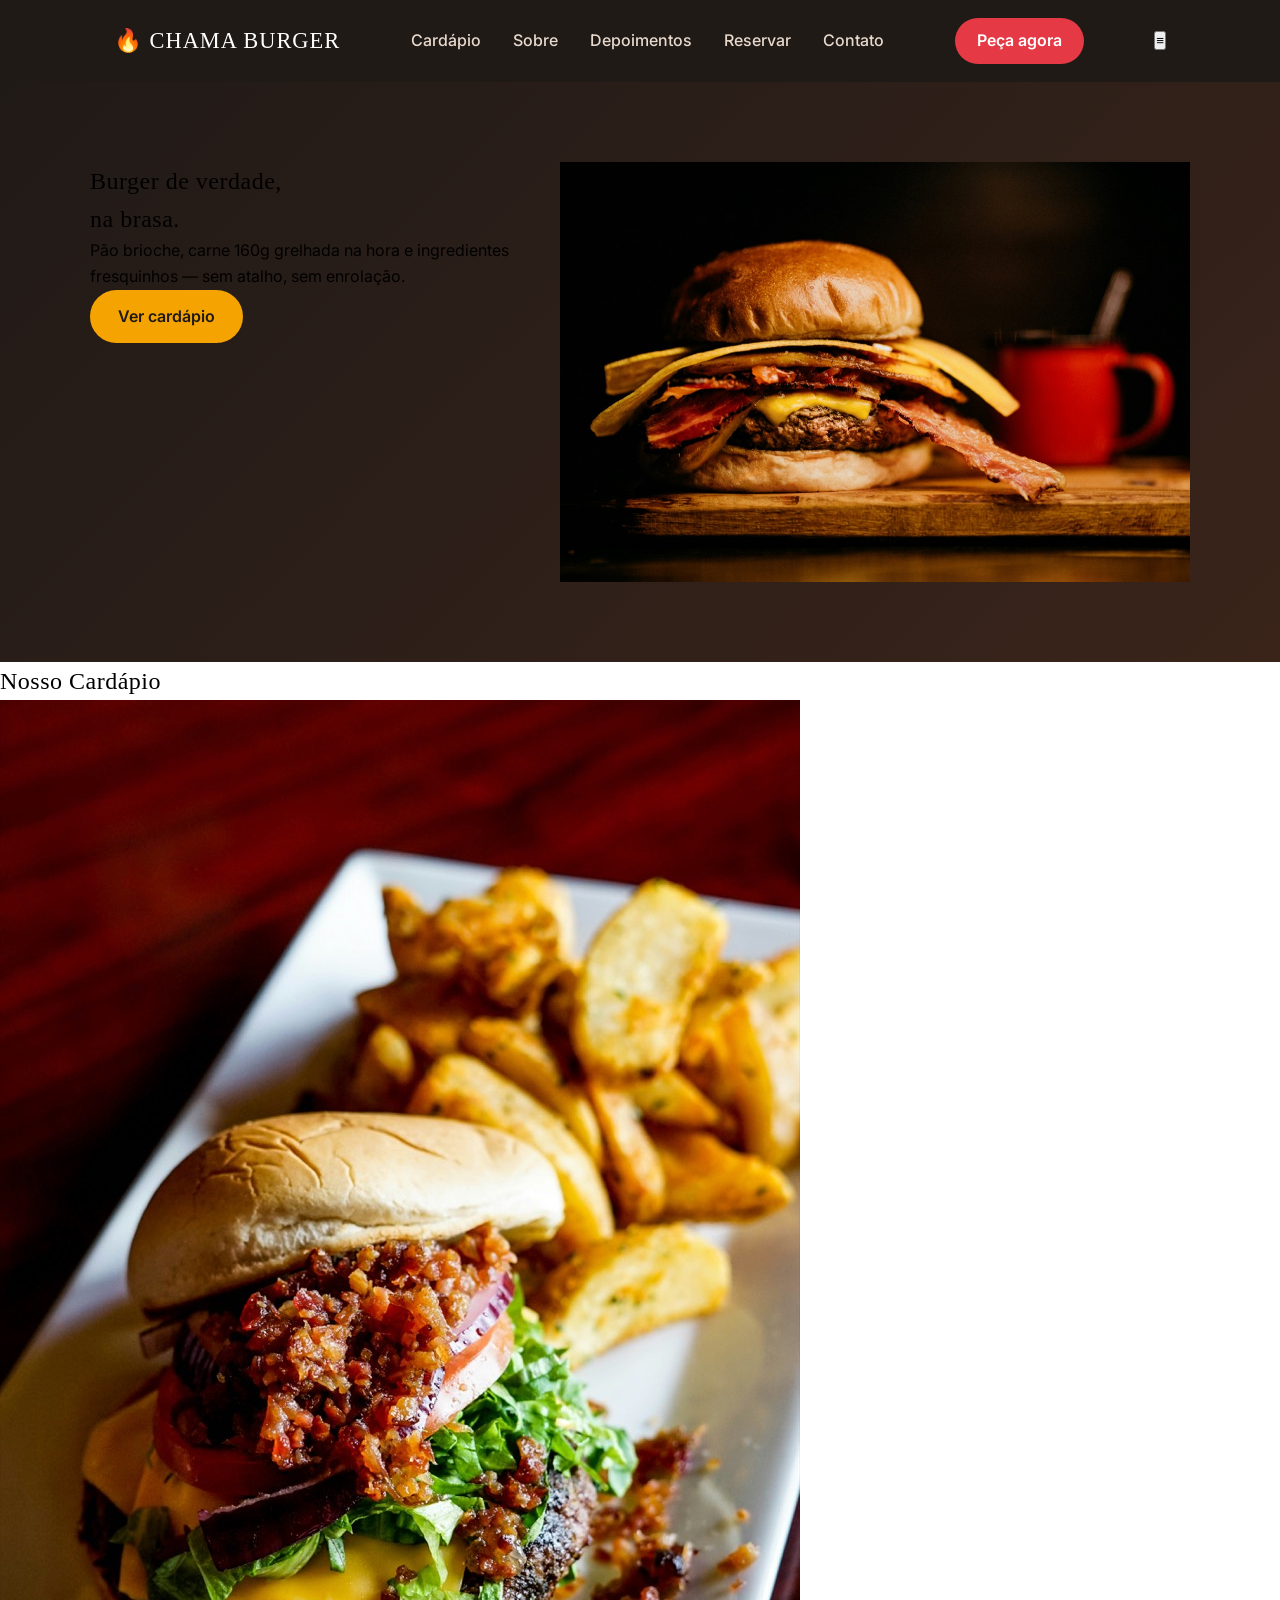
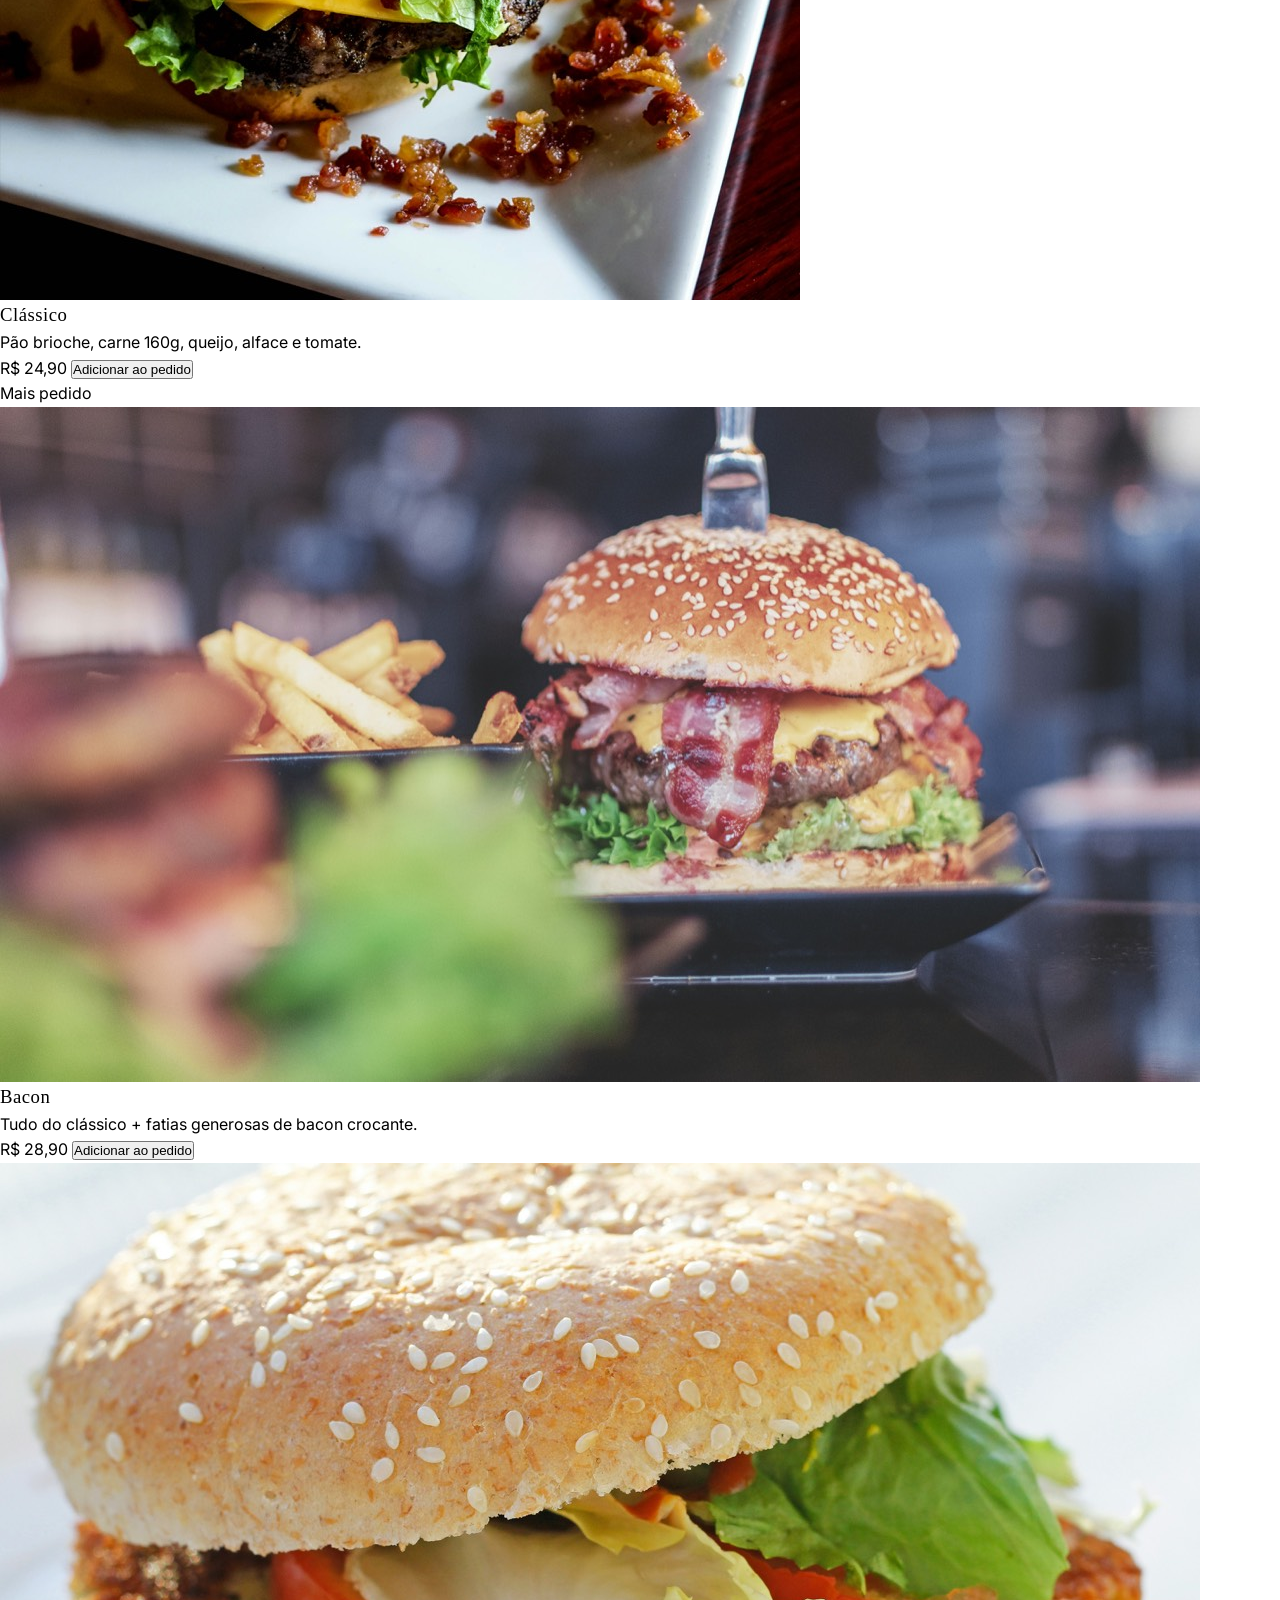
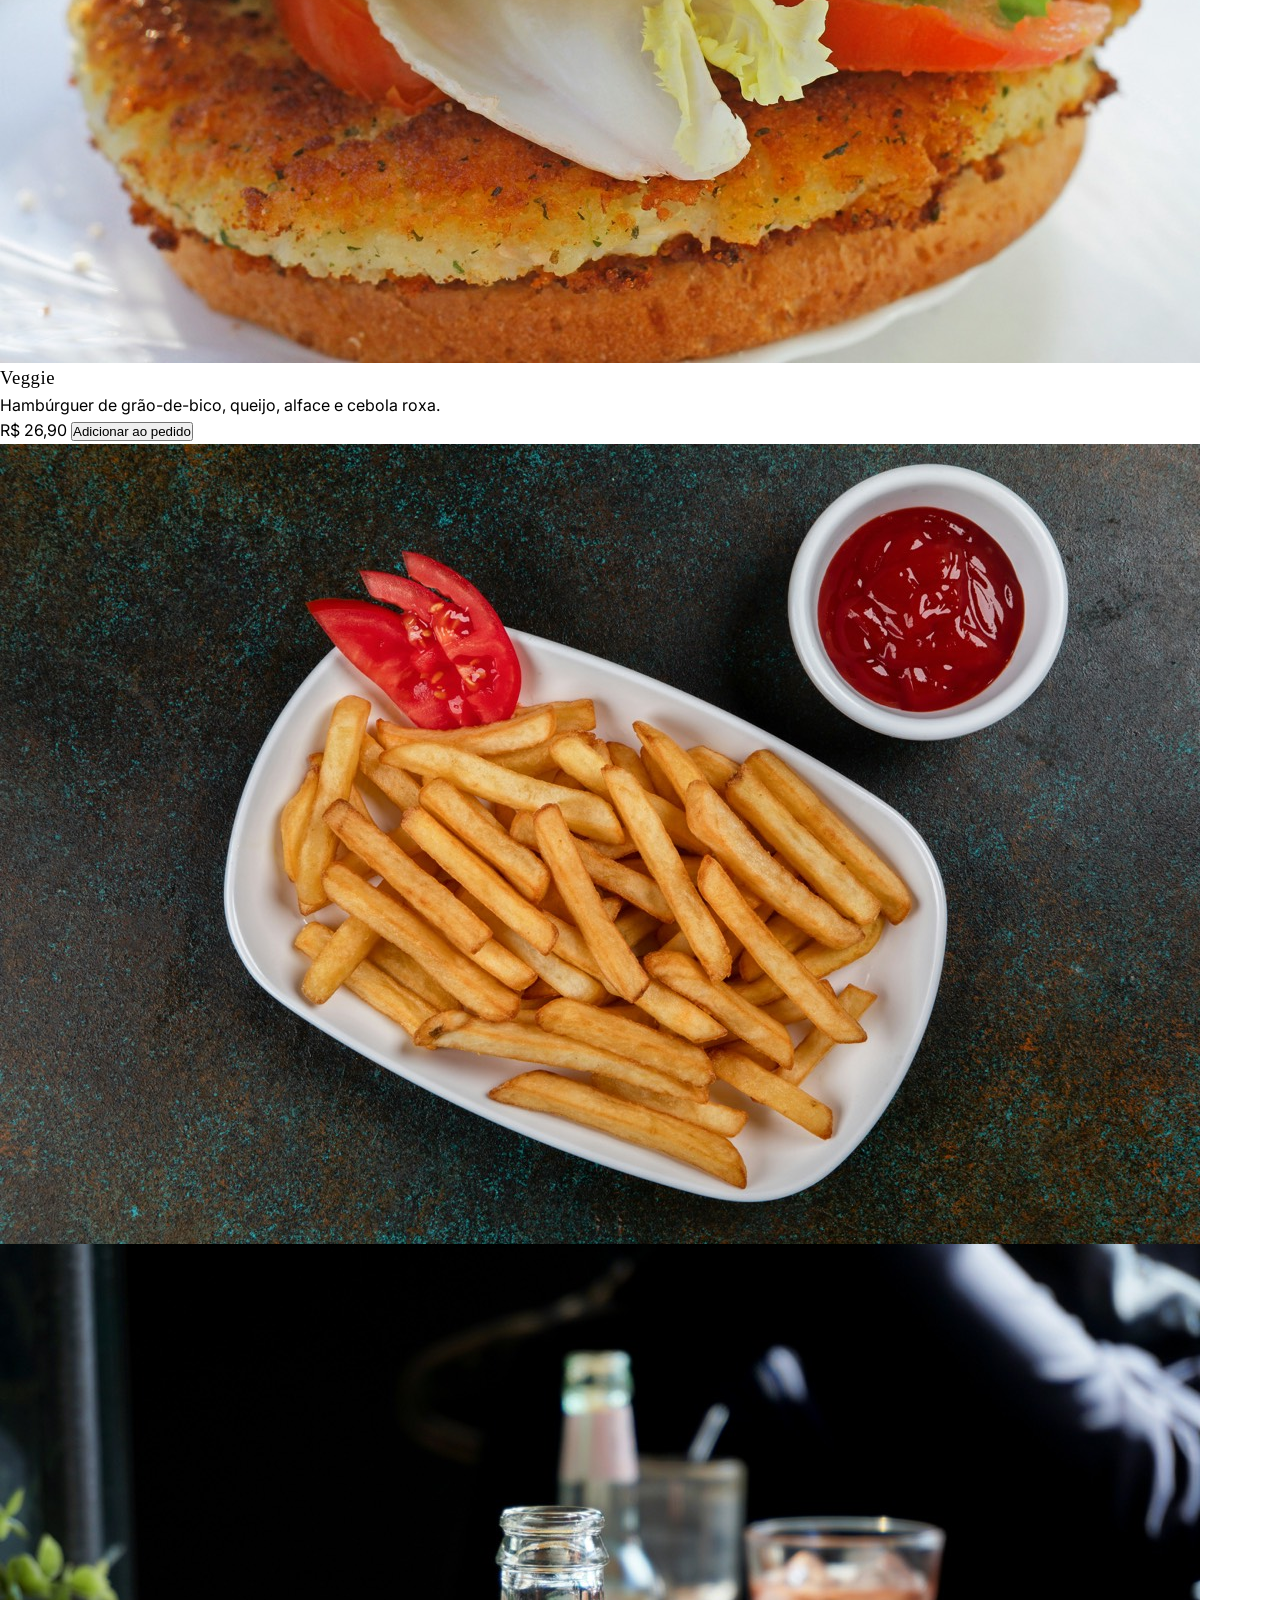
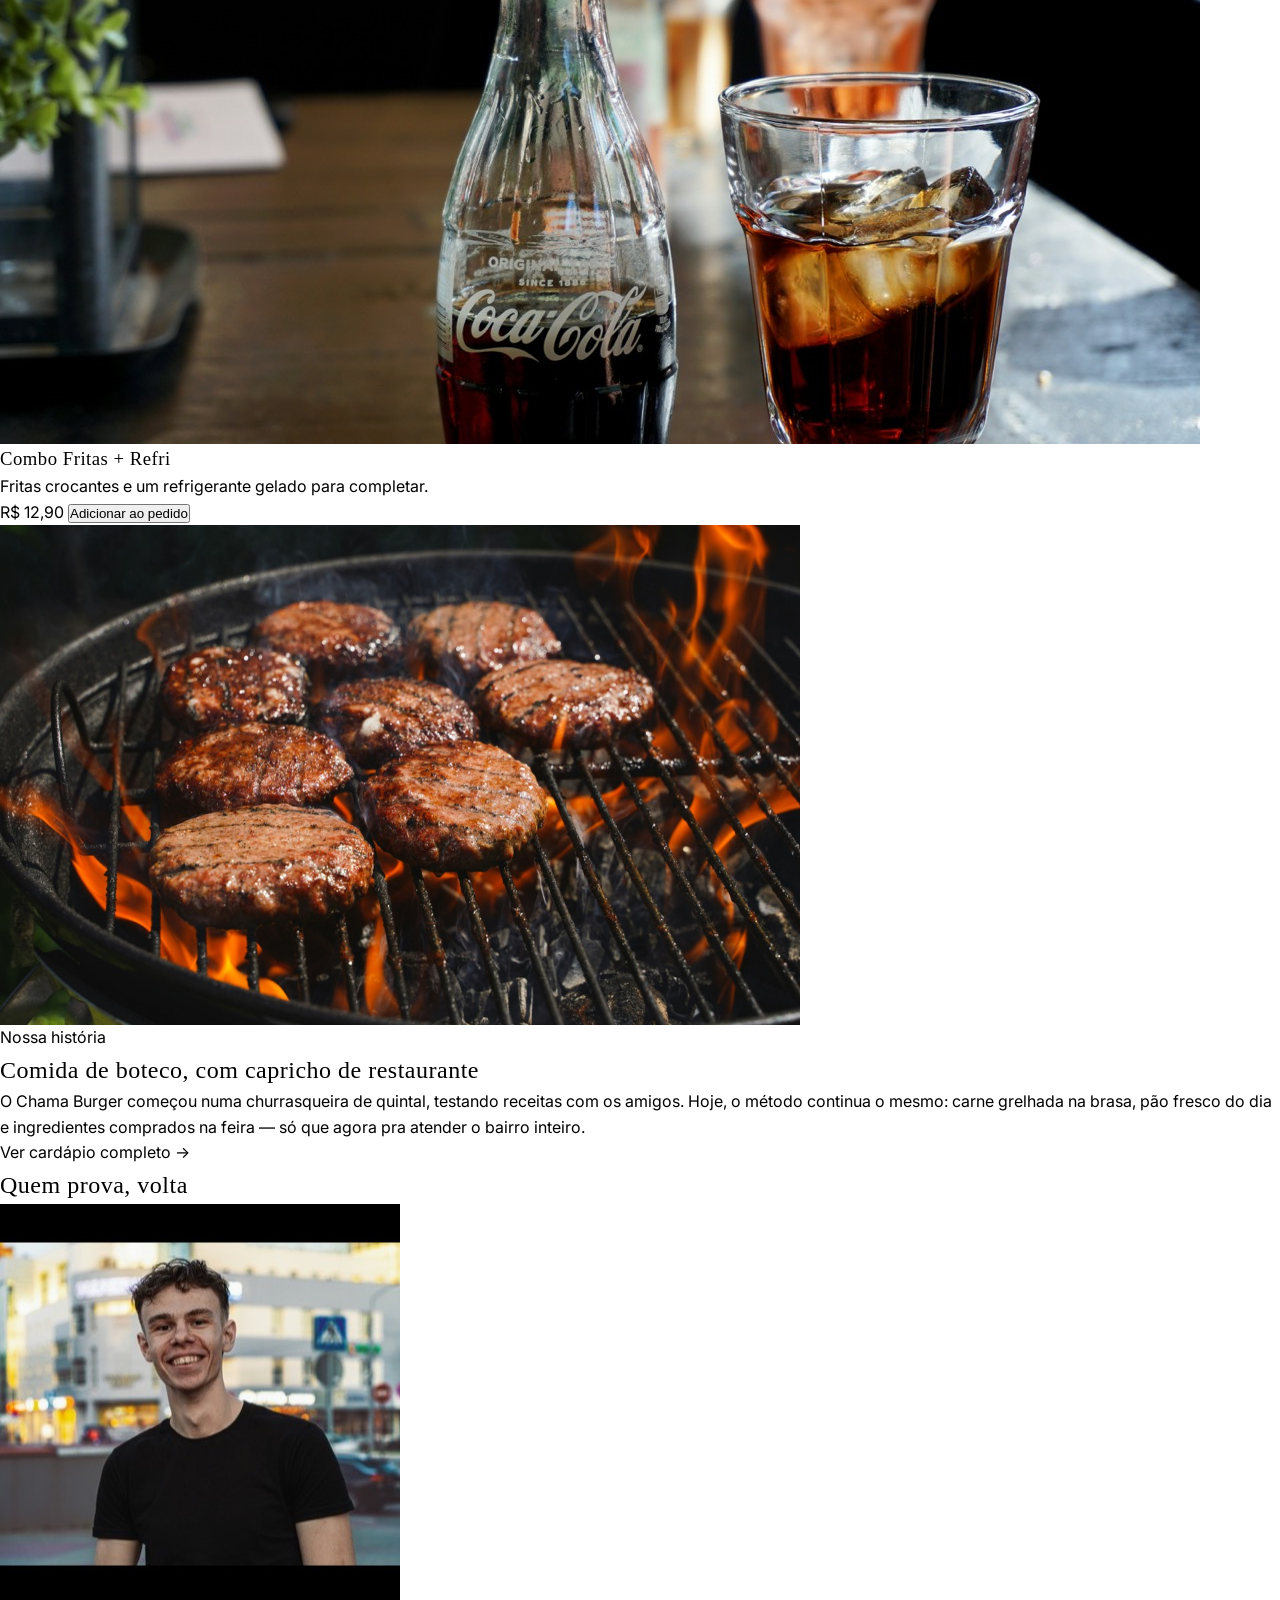
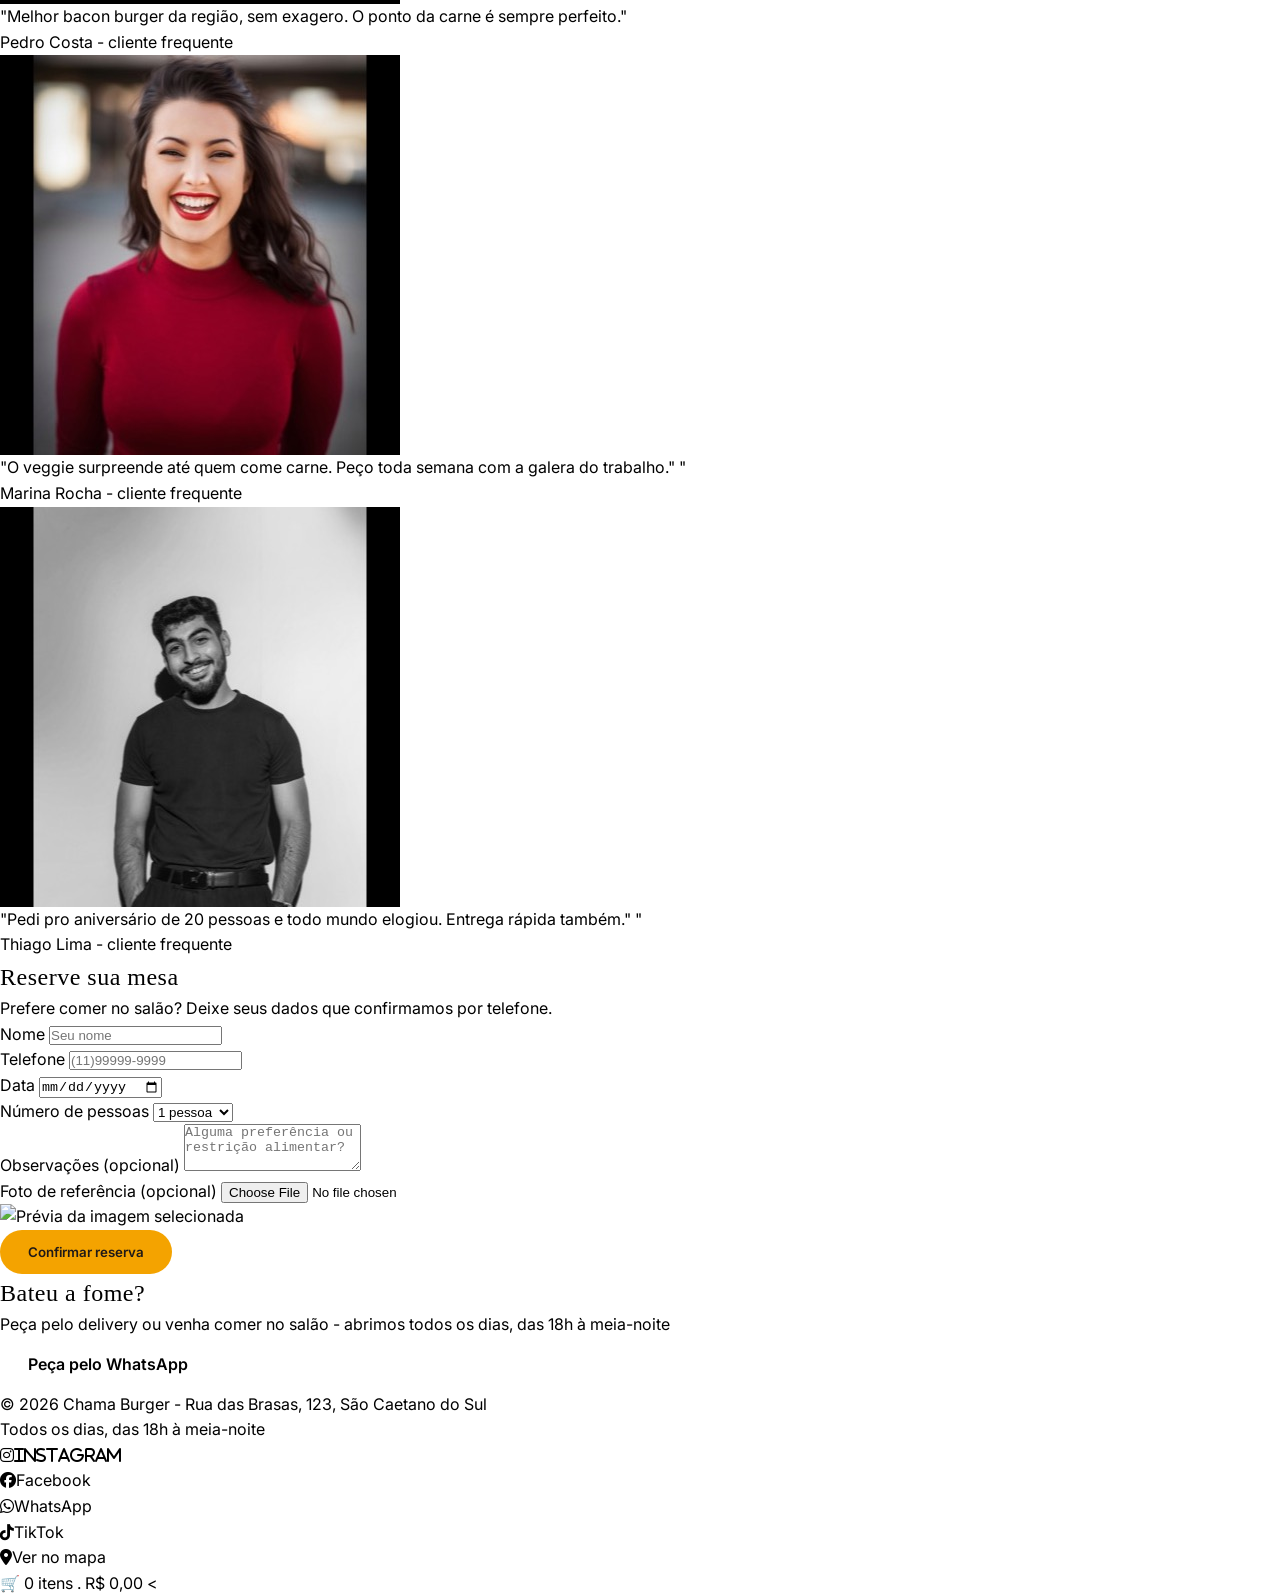
==== commit 666d3335: "aula 3 css" ====
--- a/chama burger/index.html
+++ b/chama burger/index.html
@@ -10,8 +10,8 @@
 </head>
 
 <body>
-    <header class="cabeçalho-site">
-        <nav class="cabeçalho-site">
+    <header class="cabecalho-site">
+        <nav class="barra-navegacao">
             <a href="#" class="logo">🔥 CHAMA BURGER</a>
 
             <ul class="menu-links" id="menuLinks">
--- a/chama burger/style.css
+++ b/chama burger/style.css
@@ -1,3 +1,6 @@
+@import url('https://fonts.googleapis.com/css2?family=Anton&family=Inter:ital,opsz,wght@0,14..32,100..900;1,14..32,100..900&display=swap');
+
+
 :root{
      --color-primary: #e63946;
      --color-primary-dark:#c1272d;
@@ -20,4 +23,112 @@
     font-family: var(--font-base);
     --color: var(--color-dark);
     line-height: 1.6;
-}+}
+
+h1,h2,h3{
+    font-family:var(--font-titulo);
+    font-weight:400;
+    letter-spacing: 0.5px;
+}
+
+a{
+    text-decoration: none;
+    color:inherit;
+}
+
+ul{
+    list-style: none;
+}
+
+img{
+    max-width: 100% ;
+    display: block;
+}
+
+.botao{
+    display: inline-block;
+    padding: 14px 28px;
+    border: none;
+    border-radius: 999px;
+    font-family:var(--font-base);
+    font-weight: 600;
+    text-align: centers;
+    cursor: pointer;
+    transition: transform 0.2s,box-shadow0.0.2s; 
+}
+
+.botao:hover{
+    transform: translateY(-2px );
+}
+
+    .botao-nav{
+        background:var(--color-primary);
+        color: #fff;
+        padding: 10px 22px;
+    }
+
+.cabecalho-site{
+    background: var(--color-dark);
+    top:0;
+    z-index:10;
+    position: sticky;
+}
+
+.barra-navegacao{
+    max-width: 1100px;
+
+
+margin: 0 auto;
+display: flex;
+align-items: center;
+justify-content: space-between;
+padding: 18px 24px;
+}
+
+.logo{
+    font-family: var(--font-titulo);
+    font-size: 1.4rem;
+    color: #fff;
+    letter-spacing: 1px;
+}
+
+.menu-links{
+    display: flex;
+    gap: 32px;
+}
+
+.menu-links a{
+    color:#e8d9cd;
+    font-weight: 500;
+}
+
+.menu-links a:hover{
+    color:#fff;
+}
+
+.botao-primario{
+    background: var(--color-accent);
+    color:var(--color-dark);
+}
+
+.botao-primario:hover{
+    box-shadow: 0 8px 20px  rgba(244,163,0, 0.4);
+}
+
+.destaque{
+    background: linear-gradient(135deg, var(--color-dark),#3a241a );
+    width:100%;
+    padding: 80px 24px;
+}
+
+.destaque-conteudo{
+    max-width: 1100px;
+    margin: 0 auto;
+    display: flex;
+    
+}
+
+
+    
+      
+
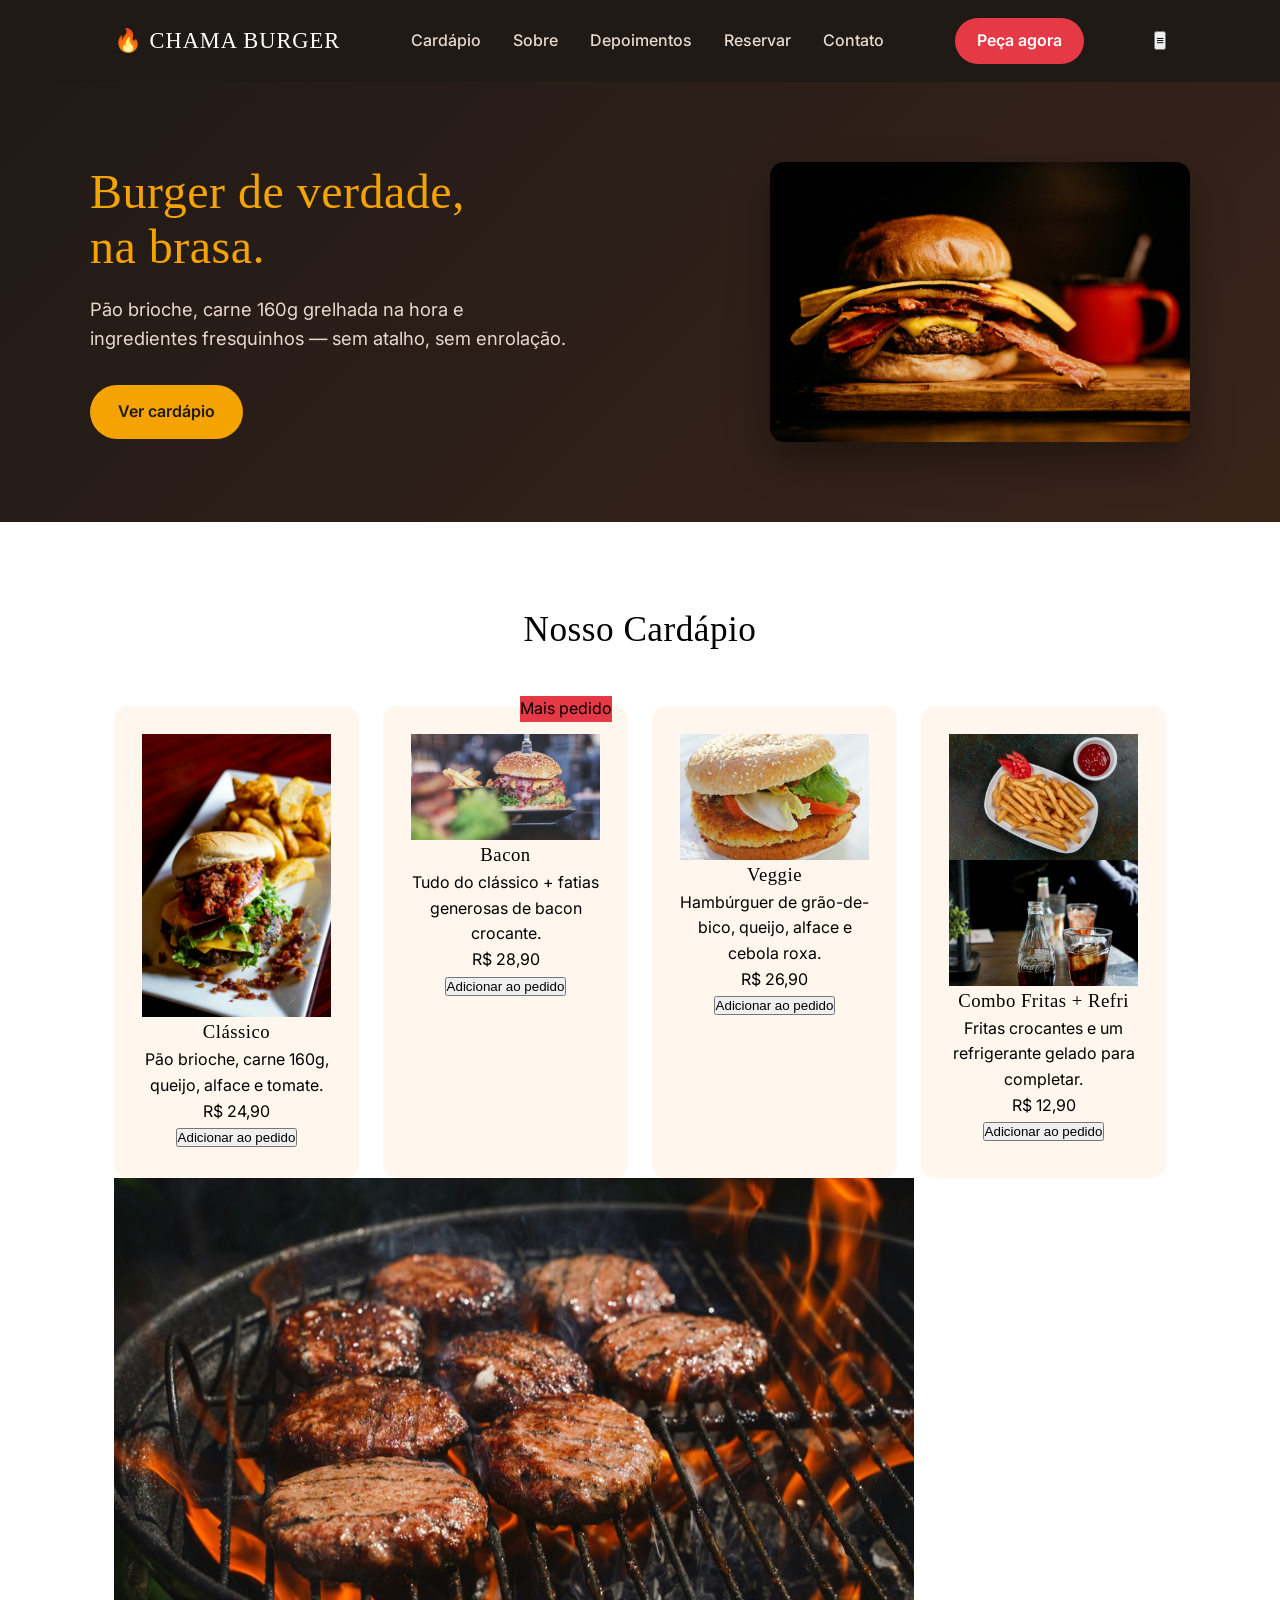
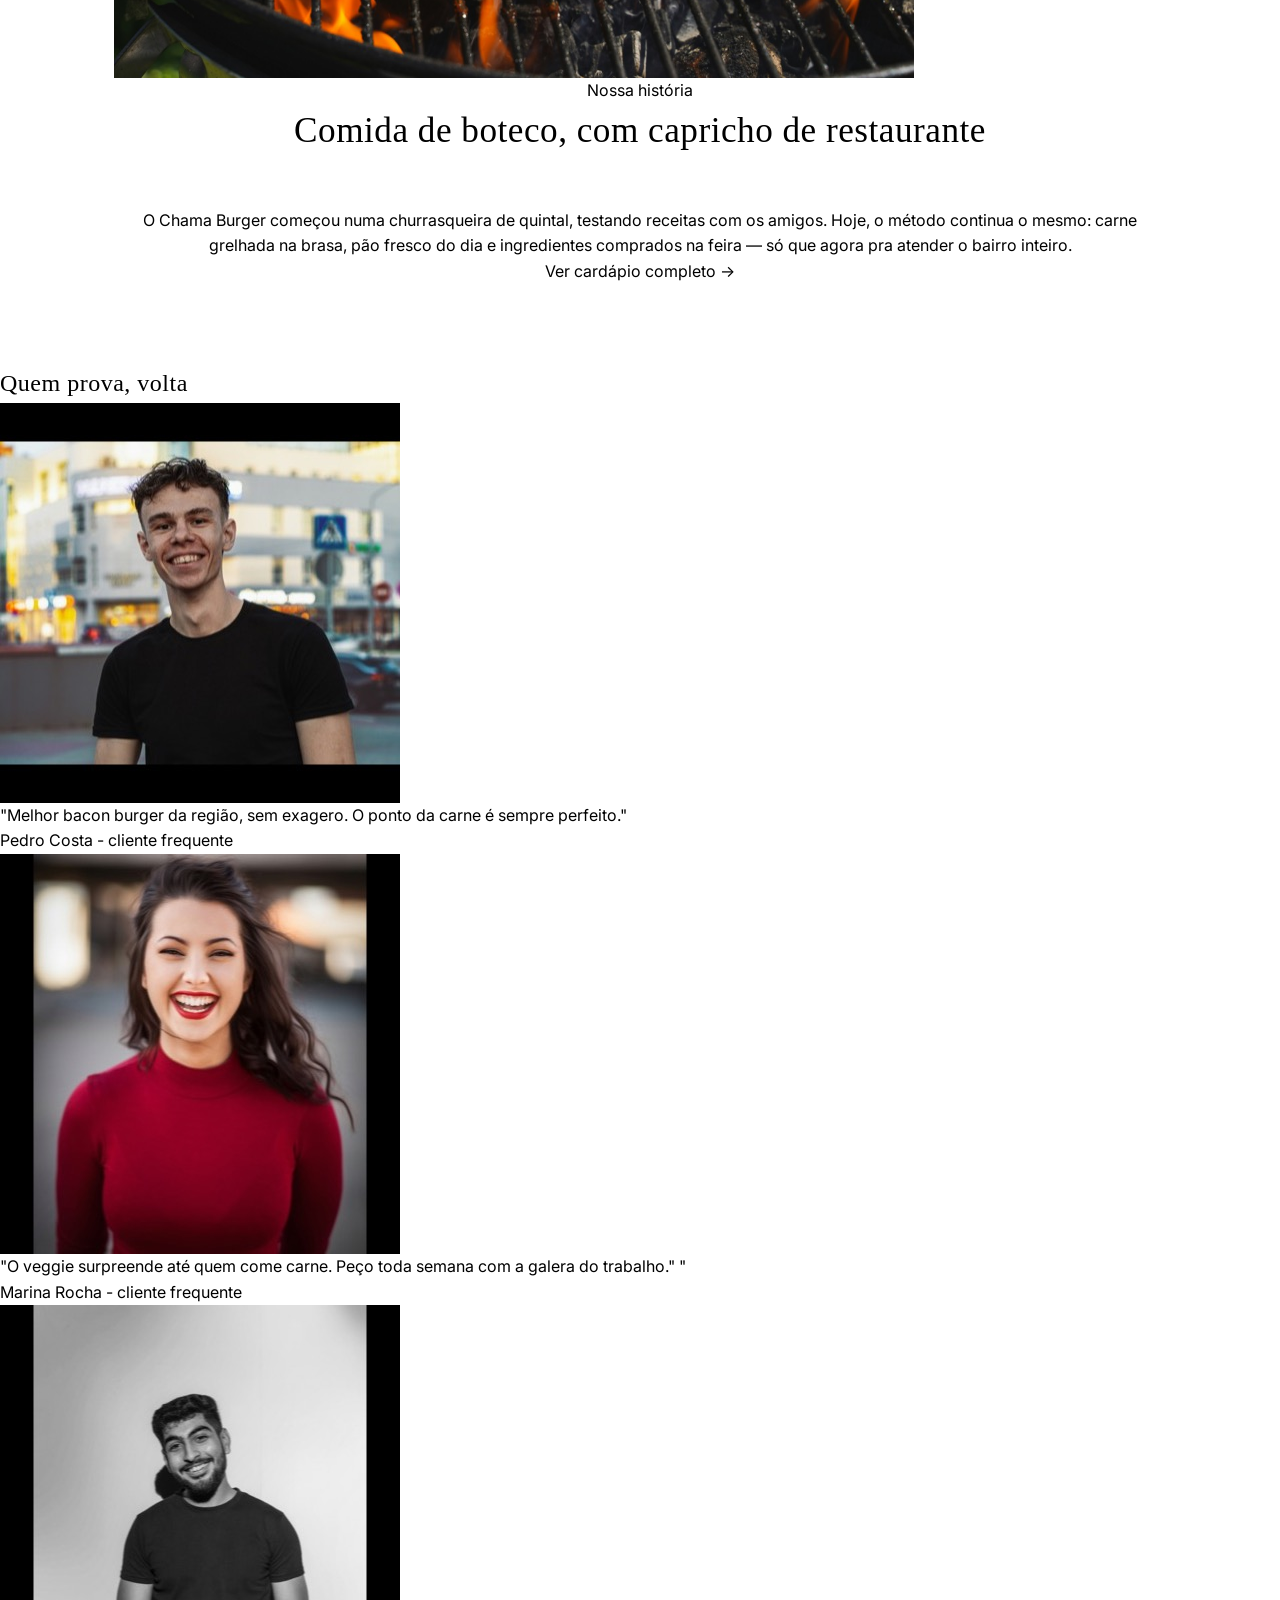
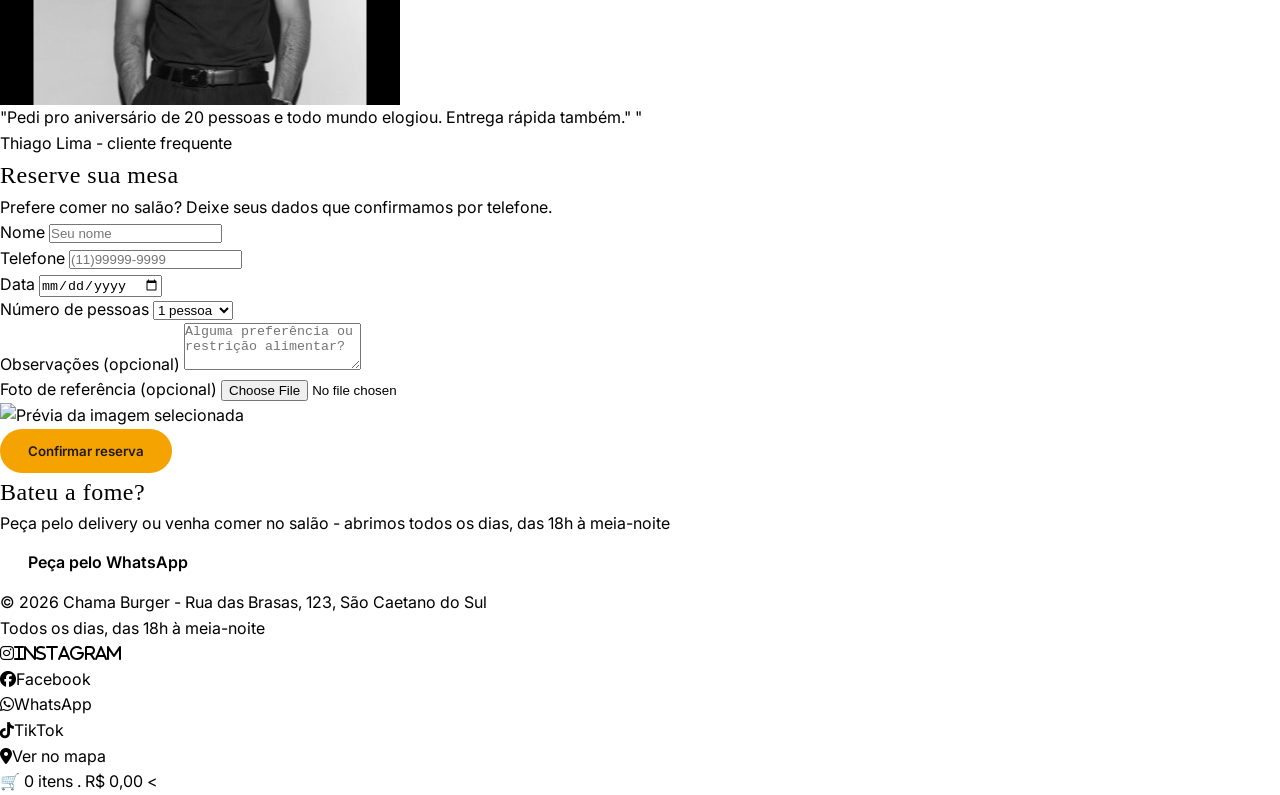
==== commit 56ac8691: "continuacao do chamar burger" ====
--- a/chama burger/index.html
+++ b/chama burger/index.html
@@ -32,7 +32,7 @@
             <div class="destaque-conteudo">
                 <div class="destaque-texto">
                     <h1>Burger de verdade,<br>na brasa.</h1>
-                    <p>Pão brioche, carne 160g grelhada na hora e ingredientes fresquinhos — sem atalho, sem enrolação.
+                    <p>Pão brioche, carne 160g grelhada na hora e ingredientes fresquinhos — sem atalho, sem enrolação.</p>
                         <a href="#cardapio" class="botao botao-primario">Ver cardápio</a>
 
                 </div>
--- a/chama burger/style.css
+++ b/chama burger/style.css
@@ -125,7 +125,83 @@
     max-width: 1100px;
     margin: 0 auto;
     display: flex;
-    
+    align-items: center;
+    justify-content: center;
+    gap: 48px;
+    color: #fff;
+}
+
+.destaque-texto{
+    flex:1 1 400px;
+}
+
+.destaque h1{
+    font-size: 3rem;
+    line-height: 1.15;
+    margin-bottom: 20px;
+    color: var(--color-accent);
+}
+
+.destaque p{
+    font-size: 1.15rem;
+    color: #e8d9cd;
+    max-width: 480px;
+    margin-bottom: 32px;
+}
+
+.destaque-imagem {
+    flex: 1 1 260px;
+    max-width: 420px;
+    border-radius: var(--radius);
+    overflow: hidden;
+    box-shadow: 0 20px 40px  rgba(0,0,0,0.35);
+}
+
+.destaque-imagem{
+    width: 100%;
+    object-fit: cover;
+}
+
+.cardapio{
+    max-width: 1100px;
+    margin: 0 auto;
+    padding: 80px 24px;
+    text-align: center;
+}
+
+.cardapio h2{
+    font-size: 2.2rem;
+    margin-bottom: 48px;
+}
+
+.cardapio-itens{
+    display: flex;
+    gap: 24px;
+    flex-wrap: wrap;
+    justify-content: center;
+}
+
+.cardapio-item{
+    background: var(--color-light);
+    border-radius: var(--radius);
+    padding: 28px;
+    flex: 1 1 220px;
+    max-width: 260px;
+    position: relative;
+    transition: transform 0.2s, box-shadow 0.2s;
+}
+
+.cardapio-item:hover{
+    transform:translateY(-6px);
+    box-shadow: 0 12px 24px rgba(0,0,0,0.12);
+}
+
+.selo{
+    position: absolute;
+    top: -10px;
+    right: 16px;
+    background: var(--color-primary);
+
 }
 
 
